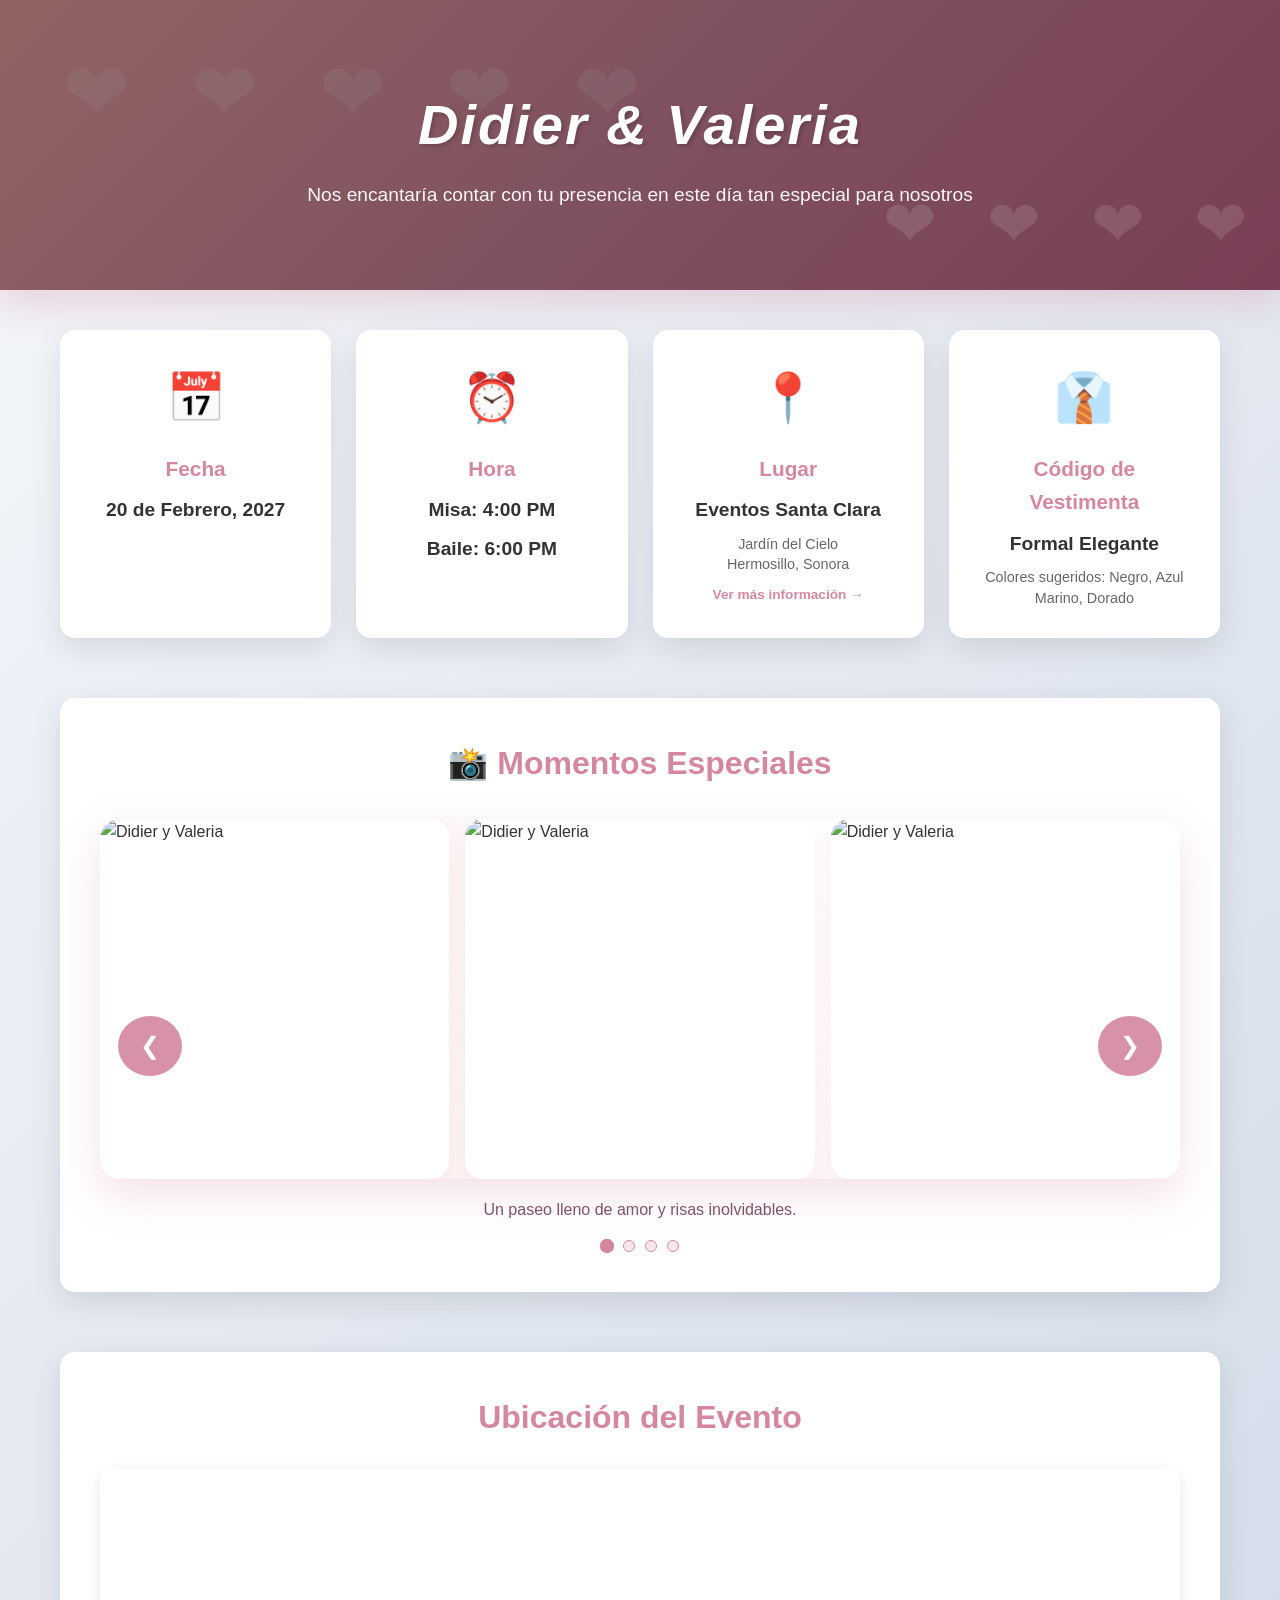
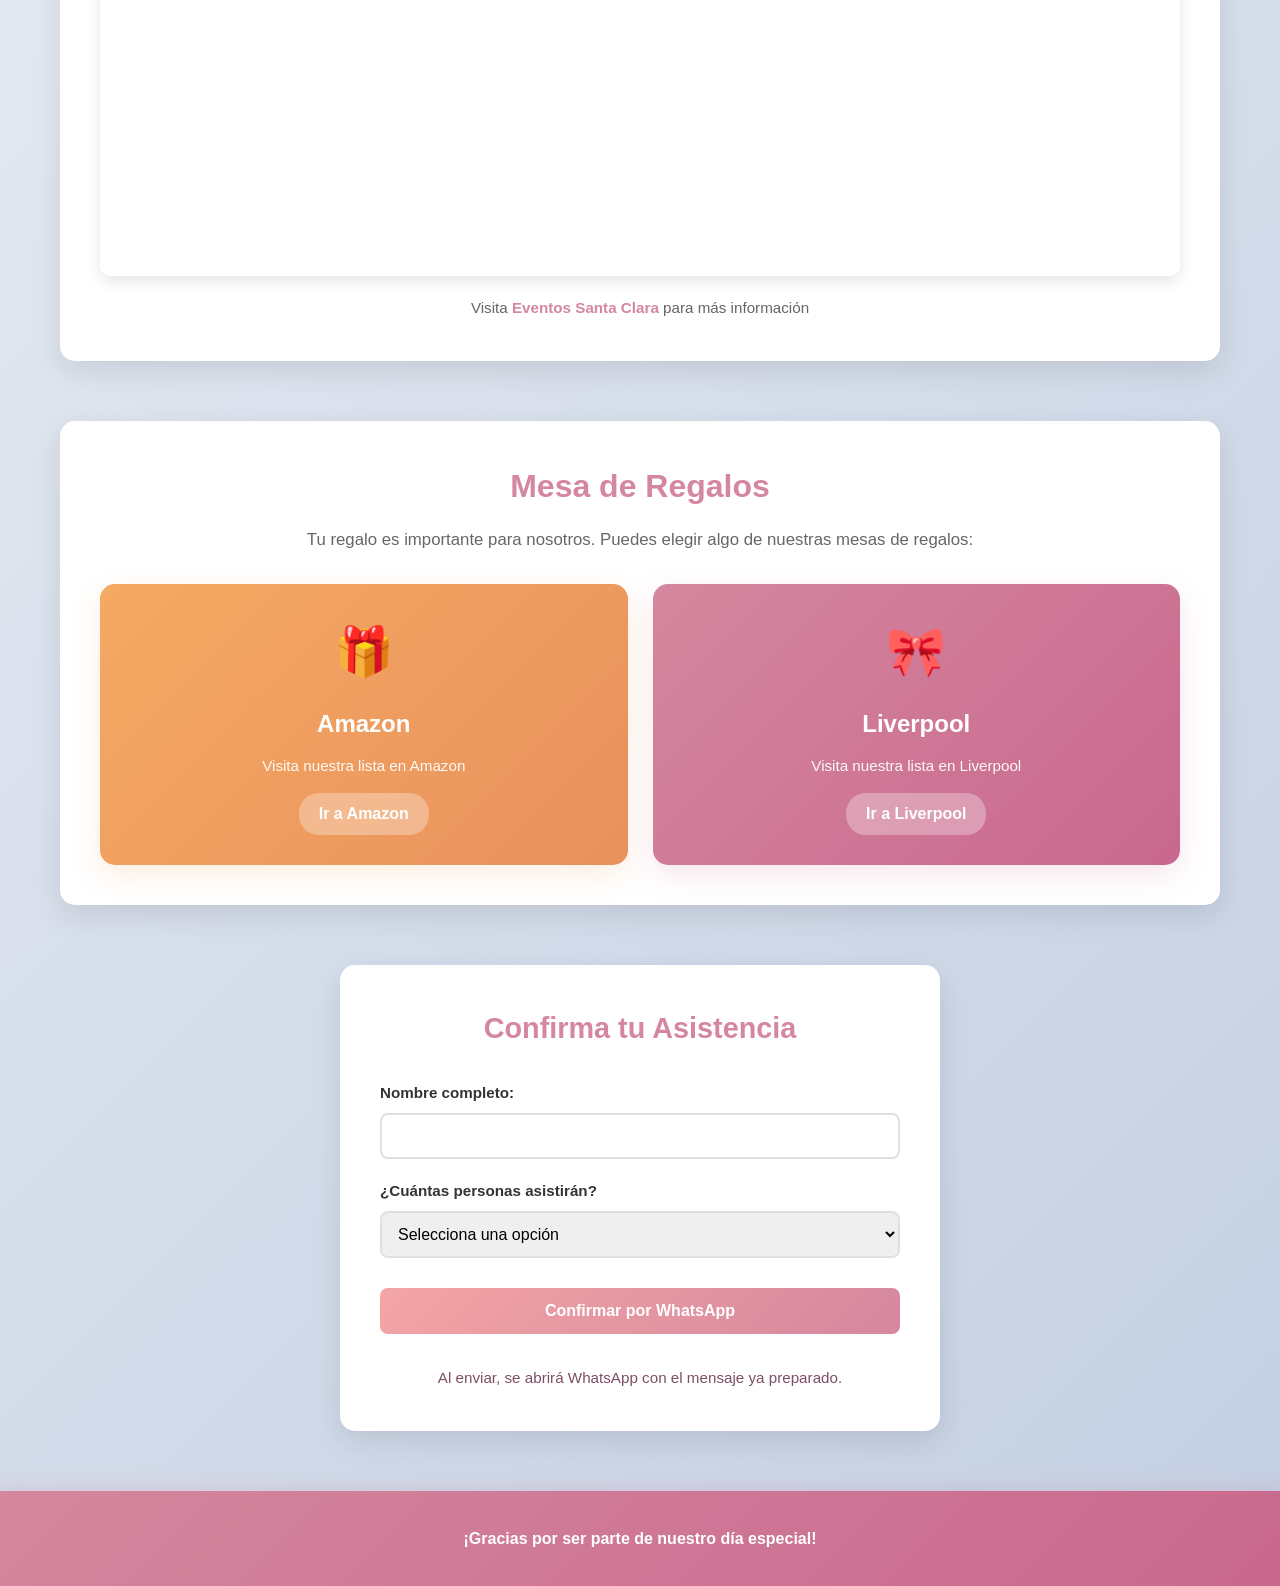
==== index.html @ 05aa35c2 "Move site files to root for GitHub Pages" ====
<!DOCTYPE html>
<html lang="es">

<head>
    <meta charset="UTF-8">
    <meta name="viewport" content="width=device-width, initial-scale=1.0">
    <title>Nuestra Boda</title>
    <link rel="stylesheet" href="styles.css">
</head>

<body>
    <!-- Header with names -->
    <header class="header">
        <div class="header-overlay"></div>
        <div class="header-content">
            <h1 class="title">Didier & Valeria</h1>
            <p class="subtitle">Nos encantaría contar con tu presencia en este día tan especial para nosotros</p>
        </div>
    </header>

    <!-- Main section -->
    <main class="container">
        <!-- Wedding information -->
        <section class="wedding-info">
            <div class="info-grid">
                <!-- Date -->
                <div class="info-card">
                    <div class="icon">📅</div>
                    <h3>Fecha</h3>
                    <p class="value">20 de Febrero, 2027</p>
                </div>

                <!-- Time -->
                <div class="info-card">
                    <div class="icon">⏰</div>
                    <h3>Hora</h3>
                    <p class="value">Misa: 4:00 PM</p>
                    <p class="value">Baile: 6:00 PM</p>
                </div>

                <!-- Venue -->
                <div class="info-card">
                    <div class="icon">📍</div>
                    <h3>Lugar</h3>
                    <p class="value">Eventos Santa Clara</p>
                    <p class="details">Jardín del Cielo<br>Hermosillo, Sonora</p>
                    <p style="margin-top: 10px; font-size: 0.85em;"><a
                            href="https://www.eventossantaclara.com/espacios/jardin-del-cielo" target="_blank"
                            style="color: #d4879e; text-decoration: none; font-weight: 600;">Ver más información →</a>
                    </p>
                </div>

                <!-- Dress code -->
                <div class="info-card">
                    <div class="icon">👔</div>
                    <h3>Código de Vestimenta</h3>
                    <p class="value">Formal Elegante</p>
                    <p class="details">Colores sugeridos: Negro, Azul Marino, Dorado</p>
                </div>
            </div>
        </section>

        <!-- Photo gallery -->
        <section class="gallery-section">
            <h2>📸 Momentos Especiales</h2>
            <div class="gallery-carousel-container">
                <div class="gallery-carousel-viewport">
                    <div class="gallery-track">
                        <div class="gallery-item"><img src="images/Didier_Valeria-0007EDIT%202.jpg" alt="Didier y Valeria"></div>
                        <div class="gallery-item"><img src="images/Didier_Valeria-0013EDIT%202.jpg" alt="Didier y Valeria"></div>
                        <div class="gallery-item"><img src="images/Didier_Valeria-0026EDIT%202.jpg" alt="Didier y Valeria"></div>
                        <div class="gallery-item"><img src="images/Didier_Valeria-0043EDIT%202.jpg" alt="Didier y Valeria"></div>
                        <div class="gallery-item"><img src="images/Didier_Valeria-0063EDIT%202.jpg" alt="Didier y Valeria"></div>
                        <div class="gallery-item"><img src="images/Didier_Valeria-0090EDIT%202.jpg" alt="Didier y Valeria"></div>
                        <div class="gallery-item"><img src="images/Didier_Valeria-0109EDIT%202.jpg" alt="Didier y Valeria"></div>
                        <div class="gallery-item"><img src="images/Didier_Valeria-0116EDIT%202.jpg" alt="Didier y Valeria"></div>
                        <div class="gallery-item"><img src="images/Didier_Valeria-0123EDIT%202.jpg" alt="Didier y Valeria"></div>
                        <div class="gallery-item"><img src="images/Didier_Valeria-0131EDIT%202.jpg" alt="Didier y Valeria"></div>
                        <div class="gallery-item"><img src="images/Didier_Valeria-0139EDIT%202.jpg" alt="Didier y Valeria"></div>
                        <div class="gallery-item"><img src="images/Didier_Valeria-0154EDIT%202.jpg" alt="Didier y Valeria"></div>
                    </div>
                </div>
                <div class="gallery-caption">Desliza o espera mientras las imágenes cuentan nuestra historia.</div>
                <div class="gallery-dots"></div>
                <button class="gallery-carousel-btn prev" onclick="changeGallerySlide(-1)">&#10094;</button>
                <button class="gallery-carousel-btn next" onclick="changeGallerySlide(1)">&#10095;</button>
            </div>
        </section>

        <!-- Map section -->
        <section class="map-section">
            <h2>Ubicación del Evento</h2>
            <div class="map-container">
                <iframe
                    src="https://www.google.com/maps/embed?pb=!1m18!1m12!1m3!1d3489.0264438682234!2d-110.9689468!3d29.016206999999998!2m3!1f0!2f0!3f0!3m2!1i1024!2i768!4f13.1!3m3!1m2!1s0x86ce84cc8cbf8817%3A0x34ccfb7682a5b17c!2sEventos%20Santa%20Clara!5e0!3m2!1sen!2smx!4v1776553111772!5m2!1sen!2smx"
                    width="100%" height="400" style="border:0;" allowfullscreen="" loading="lazy"
                    referrerpolicy="no-referrer-when-downgrade"></iframe>
            </div>
            <p class="map-note">Visita <a href="https://www.eventossantaclara.com/espacios/jardin-del-cielo" target="_blank" style="color: #d4879e; font-weight: 600; text-decoration: none;">Eventos Santa Clara</a> para más información</p>
        </section>

        <!-- Gifts section -->
        <section class="gifts-section">
            <h2>Mesa de Regalos</h2>
            <p class="gifts-text">Tu regalo es importante para nosotros. Puedes elegir algo de nuestras mesas de
                regalos:</p>

            <div class="gifts-container">
                <a href="https://www.amazon.com.mx" target="_blank" class="gift-link amazon">
                    <div class="gift-icon">🎁</div>
                    <h3>Amazon</h3>
                    <p>Visita nuestra lista en Amazon</p>
                    <span class="cta">Ir a Amazon</span>
                </a>

                <a href="https://www.liverpool.com.mx" target="_blank" class="gift-link liverpool">
                    <div class="gift-icon">🎀</div>
                    <h3>Liverpool</h3>
                    <p>Visita nuestra lista en Liverpool</p>
                    <span class="cta">Ir a Liverpool</span>
                </a>
            </div>
        </section>

        <!-- RSVP section -->
        <section class="rsvp-section">
            <h2>Confirma tu Asistencia</h2>
            <form class="rsvp-form">
                <div class="form-group">
                    <label for="name">Nombre completo:</label>
                    <input type="text" id="name" name="name" required>
                </div>

                <div class="form-group">
                    <label for="guests">¿Cuántas personas asistirán?</label>
                    <select id="guests" name="guests" required>
                        <option value="">Selecciona una opción</option>
                        <option value="1">Solo yo</option>
                        <option value="2">Dos personas</option>
                        <option value="3">Tres personas</option>
                        <option value="4">Cuatro personas</option>
                    </select>
                </div>

                <button type="submit" class="submit-btn">Confirmar por WhatsApp</button>
                <p class="whatsapp-note">Al enviar, se abrirá WhatsApp con el mensaje ya preparado.</p>
            </form>
        </section>
    </main>

    <!-- Footer -->
    <footer class="footer">
        <p>¡Gracias por ser parte de nuestro día especial!</p>
    </footer>

    <script src="script.js"></script>
</body>

</html>
---- styles.css ----
* {
    margin: 0;
    padding: 0;
    box-sizing: border-box;
}

body {
    font-family: 'Segoe UI', Tahoma, Geneva, Verdana, sans-serif;
    line-height: 1.6;
    color: #333;
    background: linear-gradient(135deg, #f5f7fa 0%, #c3cfe2 100%);
    min-height: 100vh;
}

/* Header */
.header {
    background: linear-gradient(135deg, #f4a5a5 0%, #d4879e 50%, #c9688e 100%);
    color: white;
    text-align: center;
    padding: 80px 20px;
    margin-bottom: 40px;
    position: relative;
    overflow: hidden;
    box-shadow: 0 15px 35px rgba(212, 135, 158, 0.3);
}

.header::before {
    content: '❤ ❤ ❤ ❤ ❤ ❤ ❤';
    position: absolute;
    top: 10%;
    left: -15%;
    font-size: 5rem;
    color: rgba(255, 255, 255, 0.16);
    letter-spacing: 1.2rem;
    white-space: nowrap;
    animation: floatHearts 18s infinite ease-in-out;
    z-index: 0;
}

.header::after {
    content: '❤ ❤ ❤ ❤ ❤ ❤';
    position: absolute;
    bottom: 5%;
    right: -15%;
    font-size: 4rem;
    color: rgba(255, 255, 255, 0.12);
    letter-spacing: 1rem;
    white-space: nowrap;
    animation: floatHeartsAlt 22s infinite ease-in-out;
    z-index: 0;
}

@keyframes floatHearts {
    0%, 100% { transform: translate(0, 0) scale(1); opacity: 0.4; }
    25% { transform: translate(40px, -20px) scale(1.05); opacity: 0.7; }
    50% { transform: translate(0, 30px) scale(1); opacity: 0.5; }
    75% { transform: translate(-40px, -10px) scale(1.05); opacity: 0.7; }
}

@keyframes floatHeartsAlt {
    0%, 100% { transform: translate(0, 0) scale(1); opacity: 0.35; }
    25% { transform: translate(-30px, 20px) scale(1.1); opacity: 0.6; }
    50% { transform: translate(10px, -25px) scale(1); opacity: 0.45; }
    75% { transform: translate(30px, 10px) scale(1.05); opacity: 0.6; }
}

.header-overlay {
    position: absolute;
    top: 0;
    left: 0;
    right: 0;
    bottom: 0;
    background: rgba(0, 0, 0, 0.4);
    z-index: 0;
}

.header-content {
    position: relative;
    z-index: 1;
}

.title {
    font-size: 3.5em;
    margin-bottom: 10px;
    font-weight: 700;
    text-shadow: 2px 2px 4px rgba(0, 0, 0, 0.2);
    letter-spacing: 2px;
    font-style: italic;
}

.subtitle {
    font-size: 1.2em;
    opacity: 0.95;
    font-weight: 400;
    line-height: 1.6;
    max-width: 680px;
    margin: 0 auto;
}

.whatsapp-note {
    margin-top: 12px;
    color: #7d4f65;
    font-size: 0.95em;
    text-align: center;
}

/* Container */
.container {
    max-width: 1200px;
    margin: 0 auto;
    padding: 0 20px;
}

/* Info Cards */
.wedding-info {
    margin-bottom: 60px;
}

.info-grid {
    display: grid;
    grid-template-columns: repeat(auto-fit, minmax(250px, 1fr));
    gap: 25px;
}

.info-card {
    background: white;
    padding: 30px;
    border-radius: 15px;
    text-align: center;
    box-shadow: 0 10px 30px rgba(0, 0, 0, 0.1);
    transition: transform 0.3s ease, box-shadow 0.3s ease;
}

.info-card:hover {
    transform: translateY(-5px);
    box-shadow: 0 15px 40px rgba(0, 0, 0, 0.15);
}

.info-card .icon {
    font-size: 3em;
    margin-bottom: 15px;
}

.info-card h3 {
    color: #d4879e;
    margin-bottom: 10px;
    font-size: 1.3em;
    font-weight: 600;
}

.info-card .value {
    font-size: 1.2em;
    font-weight: 600;
    color: #333;
    margin-bottom: 8px;
}

.info-card .details {
    font-size: 0.9em;
    color: #666;
    line-height: 1.4;
}

/* Map Section */
.map-section {
    background: white;
    padding: 40px;
    border-radius: 15px;
    margin-bottom: 60px;
    box-shadow: 0 10px 30px rgba(0, 0, 0, 0.1);
}

.map-section h2 {
    color: #d4879e;
    margin-bottom: 25px;
    font-size: 2em;
    text-align: center;
    font-weight: 600;
}

.map-container {
    position: relative;
    width: 100%;
    margin-bottom: 20px;
    border-radius: 10px;
    overflow: hidden;
    box-shadow: 0 5px 15px rgba(0, 0, 0, 0.1);
}

.map-container iframe {
    border-radius: 10px;
}

.map-note {
    text-align: center;
    color: #666;
    font-size: 0.95em;
}

/* Gifts Section */
.gifts-section {
    background: white;
    padding: 40px;
    border-radius: 15px;
    margin-bottom: 60px;
    box-shadow: 0 10px 30px rgba(0, 0, 0, 0.1);
    text-align: center;
}

.gifts-section h2 {
    color: #d4879e;
    margin-bottom: 15px;
    font-size: 2em;
    font-weight: 600;
}

.gifts-text {
    color: #666;
    margin-bottom: 30px;
    font-size: 1.05em;
}

.gifts-container {
    display: grid;
    grid-template-columns: repeat(auto-fit, minmax(250px, 1fr));
    gap: 25px;
}

.gift-link {
    background: linear-gradient(135deg, #f4a5a5 0%, #d4879e 100%);
    color: white;
    padding: 30px;
    border-radius: 15px;
    text-decoration: none;
    transition: transform 0.3s ease, box-shadow 0.3s ease;
    box-shadow: 0 10px 30px rgba(212, 135, 158, 0.2);
    display: flex;
    flex-direction: column;
    align-items: center;
    justify-content: center;
}

.gift-link.amazon {
    background: linear-gradient(135deg, #f5a962 0%, #e8915d 100%);
    box-shadow: 0 10px 30px rgba(245, 169, 98, 0.2);
}

.gift-link.liverpool {
    background: linear-gradient(135deg, #d4879e 0%, #c9688e 100%);
    box-shadow: 0 10px 30px rgba(212, 135, 158, 0.2);
}

.gift-link:hover {
    transform: translateY(-8px);
    box-shadow: 0 15px 40px rgba(212, 135, 158, 0.4);
}

.gift-link.amazon:hover {
    box-shadow: 0 15px 40px rgba(245, 169, 98, 0.4);
}

.gift-link.liverpool:hover {
    box-shadow: 0 15px 40px rgba(212, 135, 158, 0.4);
}

.gift-icon {
    font-size: 3em;
    margin-bottom: 15px;
}

.gift-link h3 {
    font-size: 1.5em;
    margin-bottom: 10px;
}

.gift-link p {
    margin-bottom: 15px;
    font-size: 0.95em;
    opacity: 0.95;
}

.cta {
    background: rgba(255, 255, 255, 0.3);
    padding: 8px 20px;
    border-radius: 20px;
    font-weight: 600;
    transition: background 0.3s ease;
}

.gift-link:hover .cta {
    background: rgba(255, 255, 255, 0.5);
}

/* RSVP Section */
.rsvp-section {
    background: white;
    padding: 40px;
    border-radius: 15px;
    margin-bottom: 60px;
    box-shadow: 0 10px 30px rgba(0, 0, 0, 0.1);
    max-width: 600px;
    margin-left: auto;
    margin-right: auto;
}

.rsvp-section h2 {
    color: #d4879e;
    margin-bottom: 30px;
    font-size: 1.8em;
    text-align: center;
    font-weight: 600;
}

.rsvp-form {
    display: flex;
    flex-direction: column;
    gap: 20px;
}

.form-group {
    display: flex;
    flex-direction: column;
}

.form-group label {
    color: #333;
    font-weight: 600;
    margin-bottom: 8px;
    font-size: 0.95em;
}

.form-group input,
.form-group select {
    padding: 12px;
    border: 2px solid #e0e0e0;
    border-radius: 8px;
    font-size: 1em;
    font-family: inherit;
    transition: border-color 0.3s ease;
}

.form-group input:focus,
.form-group select:focus {
    outline: none;
    border-color: #d4879e;
    box-shadow: 0 0 0 3px rgba(212, 135, 158, 0.1);
}

.submit-btn {
    background: linear-gradient(135deg, #f4a5a5 0%, #d4879e 100%);
    color: white;
    padding: 14px;
    border: none;
    border-radius: 8px;
    font-size: 1em;
    font-weight: 600;
    cursor: pointer;
    transition: transform 0.3s ease, box-shadow 0.3s ease;
    margin-top: 10px;
}

.submit-btn:hover {
    transform: translateY(-2px);
    box-shadow: 0 10px 25px rgba(212, 135, 158, 0.4);
}

.submit-btn:active {
    transform: translateY(0);
}

/* Gallery Section */
.gallery-section {
    background: white;
    padding: 40px;
    border-radius: 15px;
    margin-bottom: 60px;
    box-shadow: 0 10px 30px rgba(0, 0, 0, 0.1);
}

.gallery-section h2 {
    color: #d4879e;
    margin-bottom: 30px;
    font-size: 2em;
    text-align: center;
    font-weight: 600;
}

.gallery-carousel-container {
    position: relative;
    max-width: 1160px;
    margin: 0 auto;
}

.gallery-carousel-viewport {
    width: 100%;
    overflow: hidden;
    border-radius: 20px;
    box-shadow: 0 15px 40px rgba(212, 135, 158, 0.25);
    background: radial-gradient(circle at top left, rgba(244, 165, 165, 0.2), transparent 55%),
                linear-gradient(180deg, rgba(255, 255, 255, 0.9), rgba(244, 165, 165, 0.08));
    position: relative;
}

.gallery-track {
    display: flex;
    gap: 16px;
    transition: transform 0.7s ease;
}

.gallery-item {
    flex: 0 0 calc((100% - 32px) / 3);
    overflow: hidden;
    border-radius: 18px;
    background: #fff;
    box-shadow: 0 10px 20px rgba(212, 135, 158, 0.12);
}

.gallery-item img {
    width: 100%;
    height: 360px;
    object-fit: cover;
    display: block;
    transition: transform 0.5s ease;
}

.gallery-item:hover img {
    transform: scale(1.03);
}

.gallery-caption {
    margin-top: 18px;
    font-size: 1rem;
    color: #7d4f65;
    max-width: 860px;
    margin-left: auto;
    margin-right: auto;
    text-align: center;
    line-height: 1.6;
}

.gallery-dots {
    display: flex;
    justify-content: center;
    gap: 10px;
    margin-top: 18px;
}

.gallery-dot {
    width: 12px;
    height: 12px;
    border-radius: 50%;
    border: 1px solid #d4879e;
    background: rgba(212, 135, 158, 0.2);
    cursor: pointer;
    transition: transform 0.2s ease, background 0.2s ease;
}

.gallery-dot.active {
    background: #d4879e;
    transform: scale(1.2);
}

.gallery-carousel-btn {
    position: absolute;
    top: calc(50% + 10px);
    transform: translateY(-50%);
    background: rgba(212, 135, 158, 0.9);
    color: white;
    border: none;
    padding: 16px 22px;
    font-size: 24px;
    cursor: pointer;
    border-radius: 50%;
    transition: background 0.3s ease, transform 0.2s ease;
    z-index: 10;
}

.gallery-carousel-btn:hover {
    background: rgba(212, 135, 158, 1);
}

.gallery-carousel-btn.prev {
    left: 18px;
}

.gallery-carousel-btn.next {
    right: 18px;
}

@media (max-width: 992px) {
    .gallery-item {
        flex: 0 0 calc((100% - 16px) / 2);
    }
}

@media (max-width: 640px) {
    .gallery-item {
        flex: 0 0 calc(100% - 16px);
    }

    .gallery-carousel-btn {
        padding: 12px 18px;
        font-size: 20px;
    }
}


/* Carousel Section */
.carousel-section {
    background: white;
    padding: 40px;
    border-radius: 15px;
    margin-bottom: 60px;
    box-shadow: 0 10px 30px rgba(0, 0, 0, 0.1);
}

.carousel-container {
    position: relative;
    max-width: 700px;
    margin: 0 auto;
}

.carousel {
    width: 100%;
    border-radius: 15px;
    overflow: hidden;
    box-shadow: 0 10px 30px rgba(212, 135, 158, 0.2);
}

.carousel-image {
    width: 100%;
    height: 500px;
    object-fit: cover;
    display: block;
}

.carousel-btn {
    position: absolute;
    top: 50%;
    transform: translateY(-50%);
    background: rgba(212, 135, 158, 0.8);
    color: white;
    border: none;
    padding: 15px 20px;
    font-size: 24px;
    cursor: pointer;
    border-radius: 5px;
    transition: background 0.3s ease;
    z-index: 10;
}

.carousel-btn:hover {
    background: rgba(212, 135, 158, 1);
}

.carousel-btn.prev {
    left: 20px;
}

.carousel-btn.next {
    right: 20px;
}

/* Additional Gallery Section */
.gallery-section-2 {
    background: white;
    padding: 40px;
    border-radius: 15px;
    margin-bottom: 60px;
    box-shadow: 0 10px 30px rgba(0, 0, 0, 0.1);
}

.gallery-section-2 h2 {
    color: #d4879e;
    margin-bottom: 30px;
    font-size: 2em;
    text-align: center;
    font-weight: 600;
}

.gallery-row {
    display: grid;
    grid-template-columns: repeat(auto-fit, minmax(250px, 1fr));
    gap: 25px;
    max-width: 1200px;
    margin: 0 auto;
}

.gallery-item-row {
    position: relative;
    overflow: hidden;
    border-radius: 15px;
    box-shadow: 0 8px 20px rgba(212, 135, 158, 0.2);
    transition: transform 0.3s ease, box-shadow 0.3s ease;
}

.gallery-item-row img {
    width: 100%;
    height: 300px;
    object-fit: cover;
    display: block;
}

.gallery-item-row:hover {
    transform: scale(1.05) translateY(-5px);
    box-shadow: 0 15px 35px rgba(212, 135, 158, 0.4);
}

/* Footer */
.footer {
    background: linear-gradient(135deg, #d4879e 0%, #c9688e 100%);
    color: white;
    text-align: center;
    padding: 30px 20px;
    margin-top: 60px;
    box-shadow: 0 -5px 15px rgba(212, 135, 158, 0.2);
}

.footer p {
    margin: 5px 0;
}

.footer p:first-child {
    font-weight: 600;
}

/* Responsive Design */
@media (max-width: 768px) {
    .title {
        font-size: 2.5em;
    }

    .subtitle {
        font-size: 1.1em;
    }

    .rsvp-section {
        padding: 25px;
    }

    .gallery-grid {
        grid-template-columns: repeat(auto-fit, minmax(150px, 1fr));
        gap: 15px;
    }

    .gallery-item img {
        height: 200px;
    }

    .carousel-image {
        height: 350px;
    }

    .carousel-btn {
        padding: 10px 15px;
        font-size: 18px;
    }

    .gallery-row {
        grid-template-columns: 1fr;
    }

    .gallery-item-row img {
        height: 250px;
    }

    .map-section {
        padding: 25px;
    }

    .gifts-section {
        padding: 25px;
    }

    .info-grid {
        gap: 15px;
    }

    .map-container iframe {
        height: 300px !important;
    }
}

@media (max-width: 480px) {
    .title {
        font-size: 2em;
    }

    .info-card {
        padding: 20px;
    }

    .map-container iframe {
        height: 250px !important;
    }

    .container {
        padding: 0 15px;
    }
}
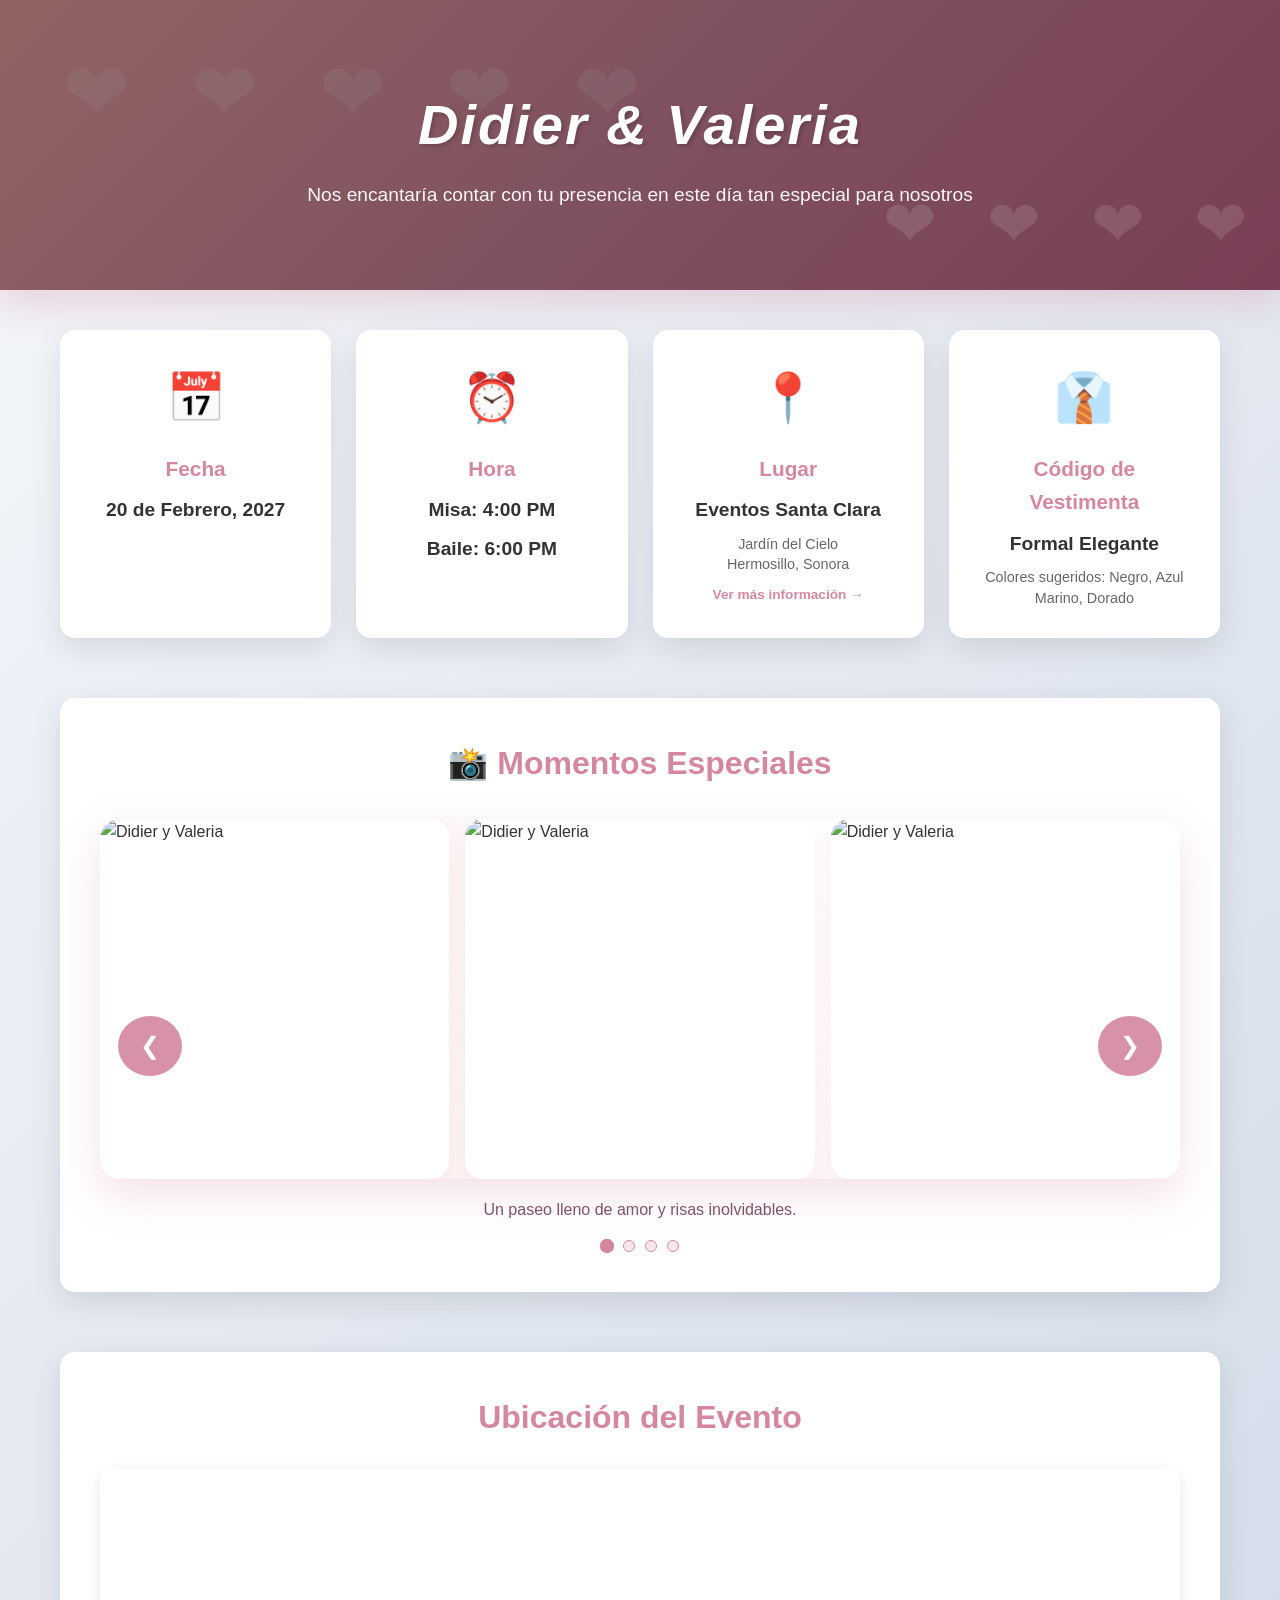
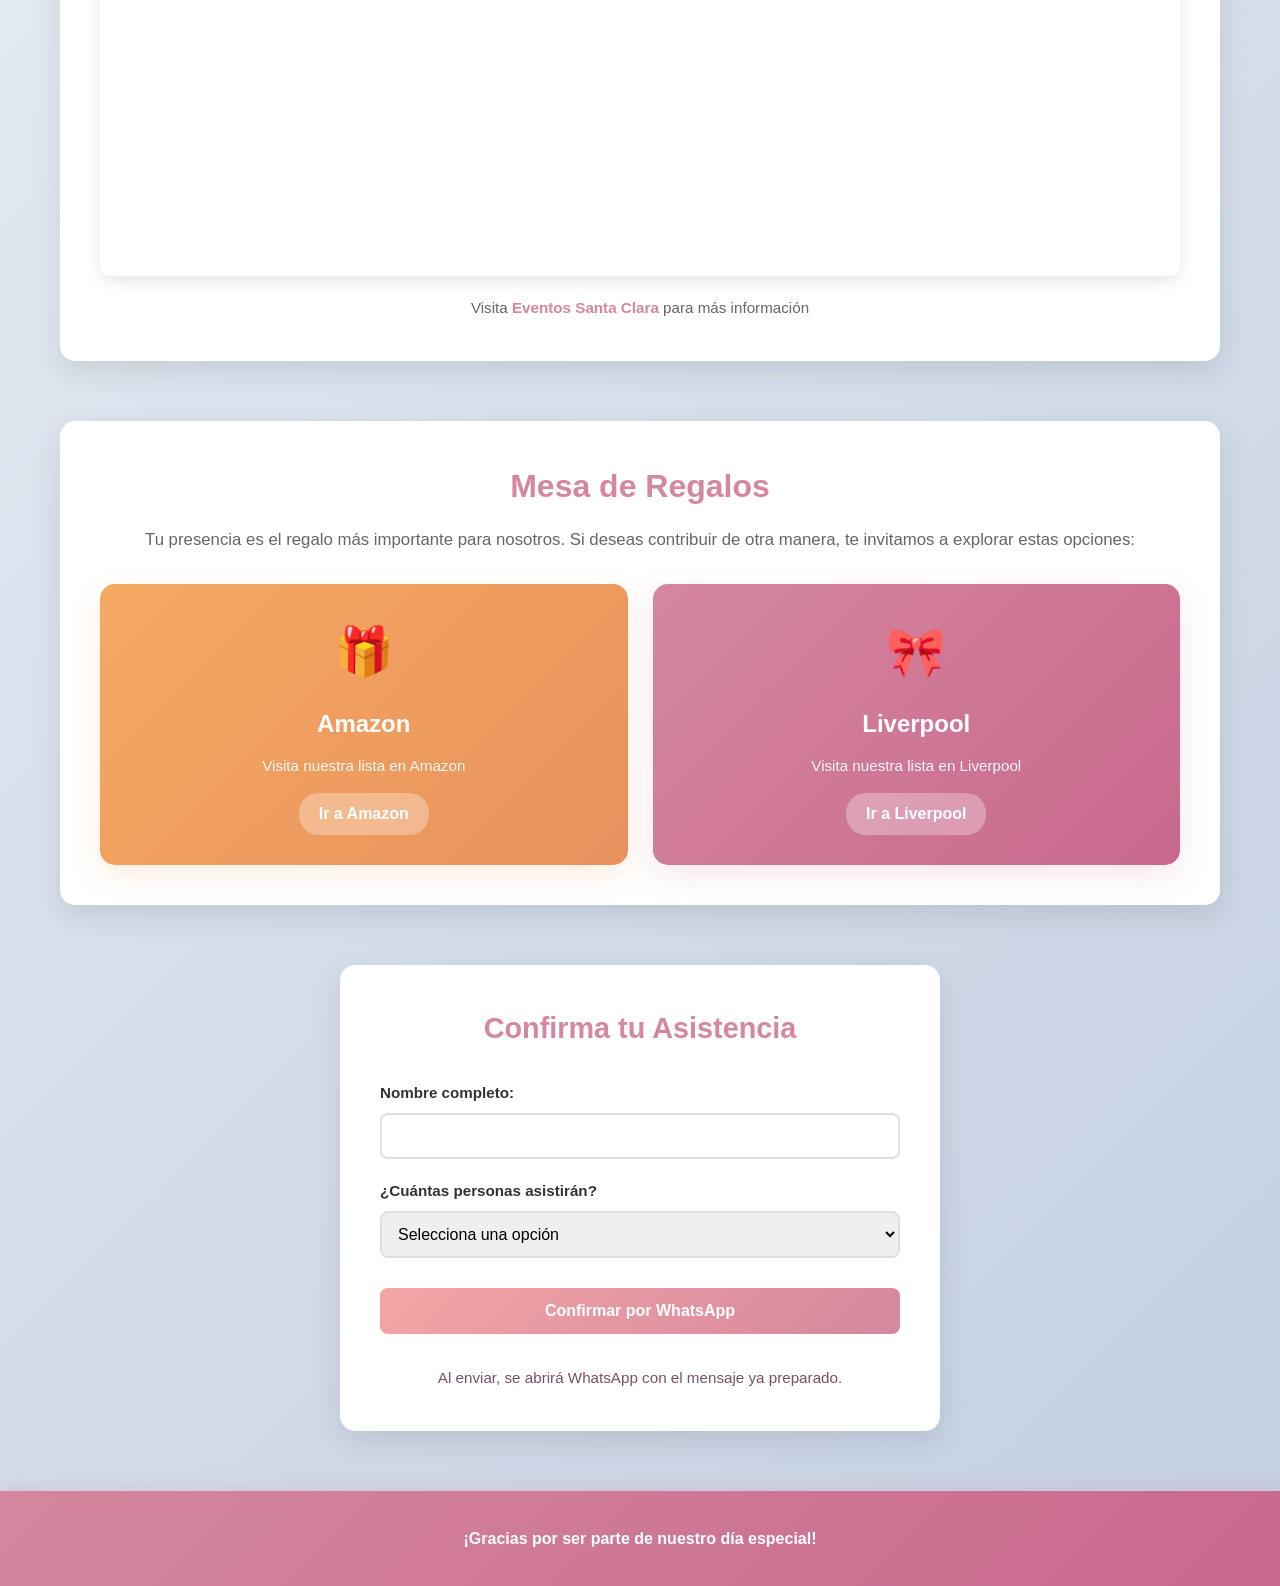
==== commit 77bf6c30: "updated gift message" ====
--- a/index.html
+++ b/index.html
@@ -102,8 +102,7 @@
         <!-- Gifts section -->
         <section class="gifts-section">
             <h2>Mesa de Regalos</h2>
-            <p class="gifts-text">Tu regalo es importante para nosotros. Puedes elegir algo de nuestras mesas de
-                regalos:</p>
+            <p class="gifts-text">Tu presencia es el regalo más importante para nosotros. Si deseas contribuir de otra manera, te invitamos a explorar estas opciones:</p>
 
             <div class="gifts-container">
                 <a href="https://www.amazon.com.mx" target="_blank" class="gift-link amazon">
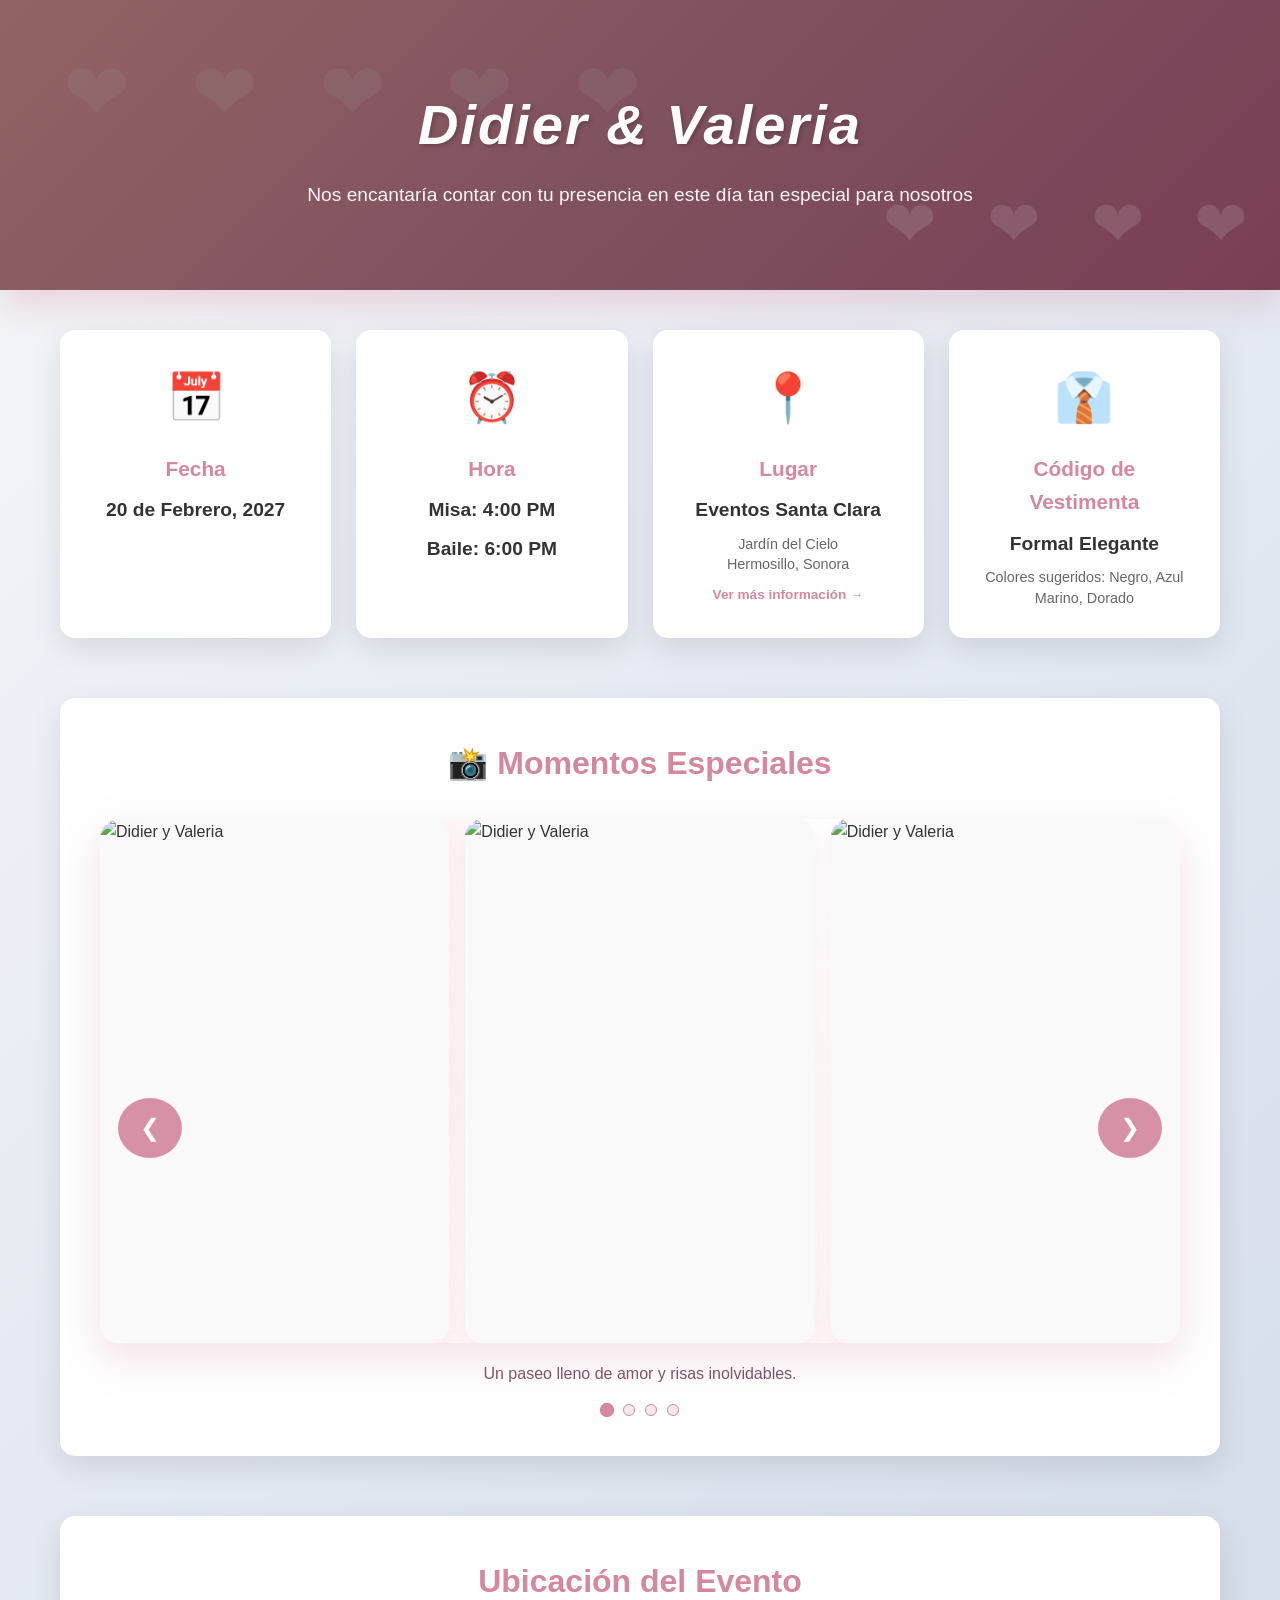
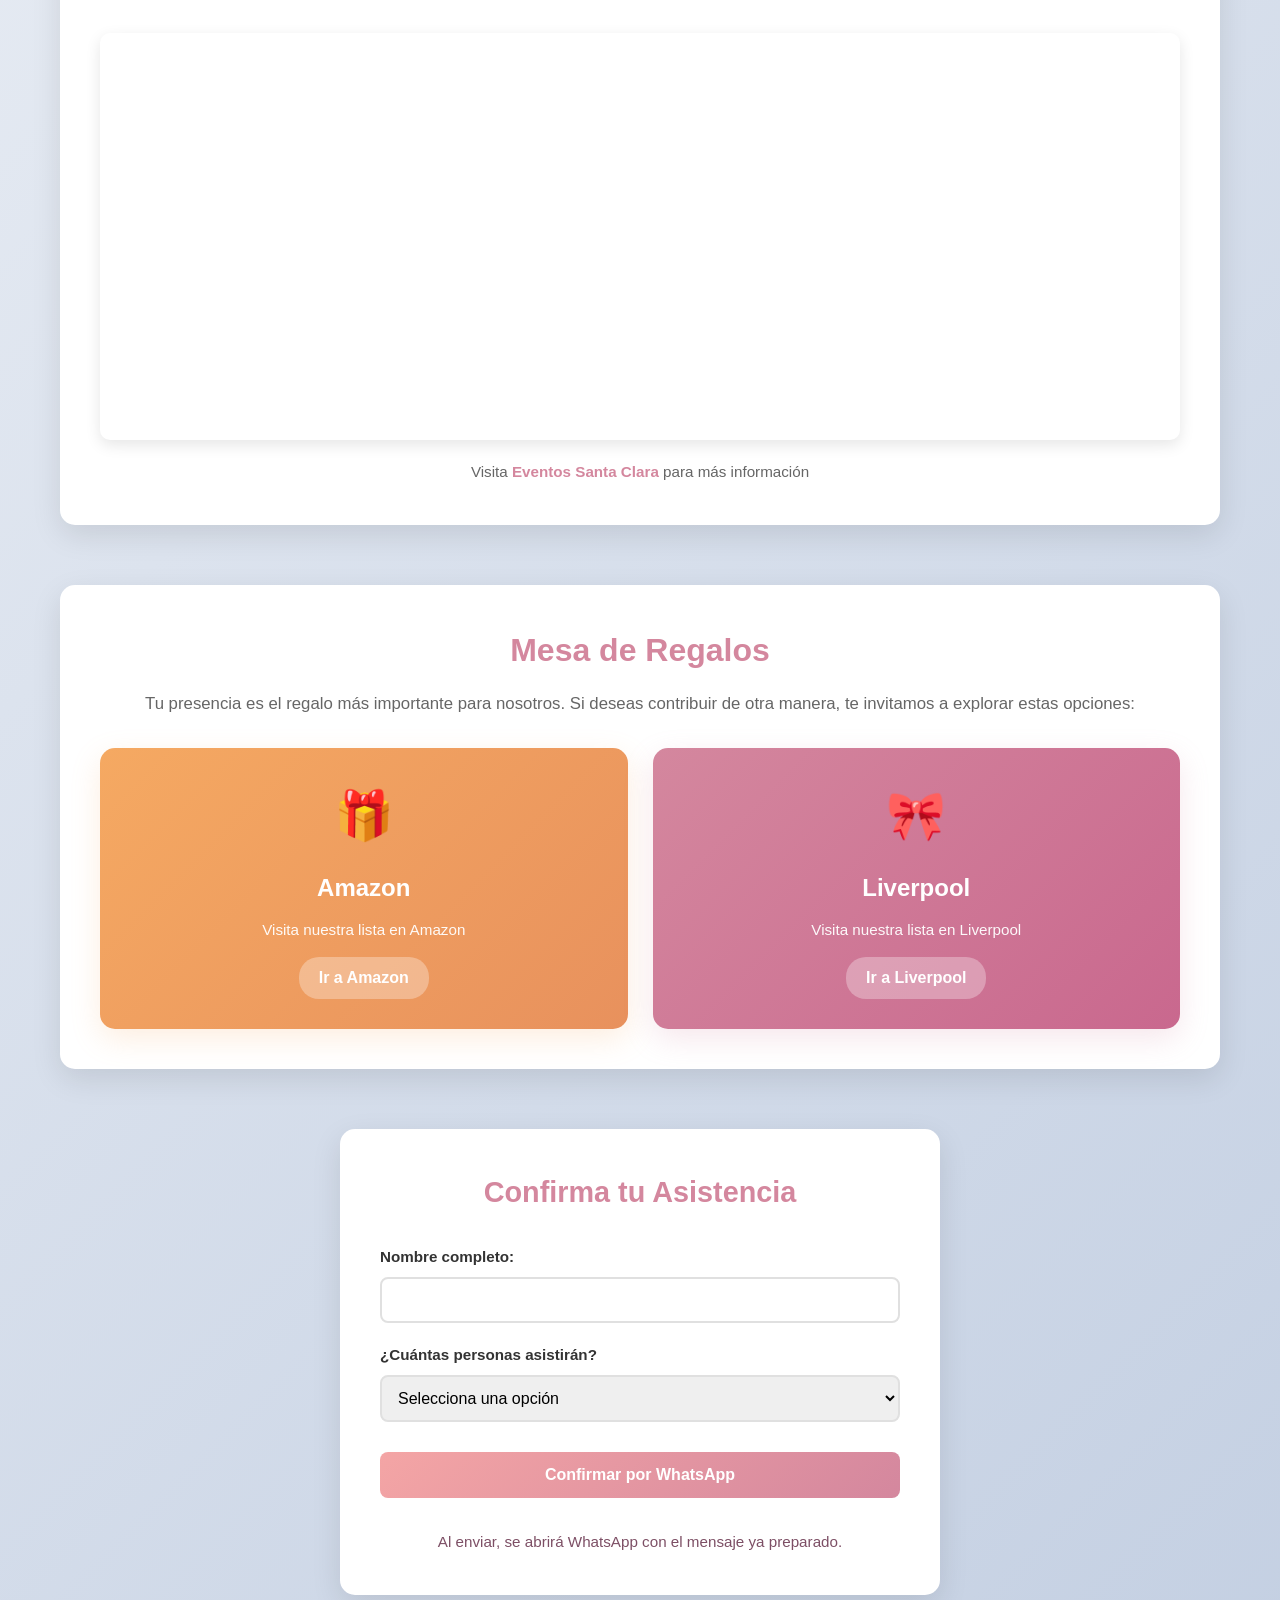
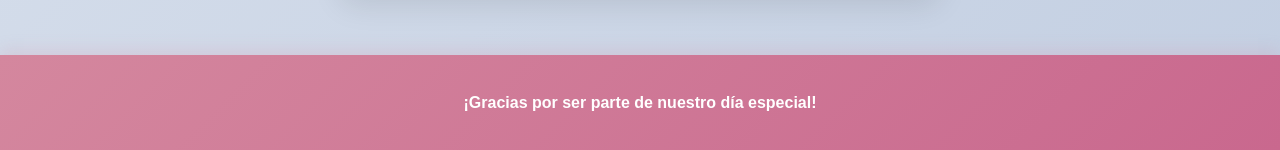
==== commit 967f69e9: "Update images to new set with Didier_Valeria-0002EDIT 2 first, aspect-ratio 2/3" ====
--- a/index.html
+++ b/index.html
@@ -66,18 +66,18 @@
             <div class="gallery-carousel-container">
                 <div class="gallery-carousel-viewport">
                     <div class="gallery-track">
-                        <div class="gallery-item"><img src="images/Didier_Valeria-0007EDIT%202.jpg" alt="Didier y Valeria"></div>
-                        <div class="gallery-item"><img src="images/Didier_Valeria-0013EDIT%202.jpg" alt="Didier y Valeria"></div>
-                        <div class="gallery-item"><img src="images/Didier_Valeria-0026EDIT%202.jpg" alt="Didier y Valeria"></div>
-                        <div class="gallery-item"><img src="images/Didier_Valeria-0043EDIT%202.jpg" alt="Didier y Valeria"></div>
-                        <div class="gallery-item"><img src="images/Didier_Valeria-0063EDIT%202.jpg" alt="Didier y Valeria"></div>
-                        <div class="gallery-item"><img src="images/Didier_Valeria-0090EDIT%202.jpg" alt="Didier y Valeria"></div>
-                        <div class="gallery-item"><img src="images/Didier_Valeria-0109EDIT%202.jpg" alt="Didier y Valeria"></div>
-                        <div class="gallery-item"><img src="images/Didier_Valeria-0116EDIT%202.jpg" alt="Didier y Valeria"></div>
-                        <div class="gallery-item"><img src="images/Didier_Valeria-0123EDIT%202.jpg" alt="Didier y Valeria"></div>
-                        <div class="gallery-item"><img src="images/Didier_Valeria-0131EDIT%202.jpg" alt="Didier y Valeria"></div>
-                        <div class="gallery-item"><img src="images/Didier_Valeria-0139EDIT%202.jpg" alt="Didier y Valeria"></div>
-                        <div class="gallery-item"><img src="images/Didier_Valeria-0154EDIT%202.jpg" alt="Didier y Valeria"></div>
+                        <div class="gallery-item"><img src="images/Didier_Valeria-0002EDIT 2.jpg" alt="Didier y Valeria"></div>
+                        <div class="gallery-item"><img src="images/Didier_Valeria-0007EDIT 2.jpg" alt="Didier y Valeria"></div>
+                        <div class="gallery-item"><img src="images/Didier_Valeria-0013EDIT 2.jpg" alt="Didier y Valeria"></div>
+                        <div class="gallery-item"><img src="images/Didier_Valeria-0026EDIT 2.jpg" alt="Didier y Valeria"></div>
+                        <div class="gallery-item"><img src="images/Didier_Valeria-0043EDIT 2.jpg" alt="Didier y Valeria"></div>
+                        <div class="gallery-item"><img src="images/Didier_Valeria-0063EDIT 2.jpg" alt="Didier y Valeria"></div>
+                        <div class="gallery-item"><img src="images/Didier_Valeria-0090EDIT 2.jpg" alt="Didier y Valeria"></div>
+                        <div class="gallery-item"><img src="images/Didier_Valeria-0109EDIT 2.jpg" alt="Didier y Valeria"></div>
+                        <div class="gallery-item"><img src="images/Didier_Valeria-0123EDIT 2.jpg" alt="Didier y Valeria"></div>
+                        <div class="gallery-item"><img src="images/Didier_Valeria-0131EDIT 2.jpg" alt="Didier y Valeria"></div>
+                        <div class="gallery-item"><img src="images/Didier_Valeria-0176EDIT 2.jpg" alt="Didier y Valeria"></div>
+                        <div class="gallery-item"><img src="images/Didier_Valeria-0235EDIT 2.jpg" alt="Didier y Valeria"></div>
                     </div>
                 </div>
                 <div class="gallery-caption">Desliza o espera mientras las imágenes cuentan nuestra historia.</div>
--- a/styles.css
+++ b/styles.css
@@ -413,14 +413,36 @@
     border-radius: 18px;
     background: #fff;
     box-shadow: 0 10px 20px rgba(212, 135, 158, 0.12);
+    position: relative;
+}
+
+.gallery-item.loading::before {
+    content: '';
+    position: absolute;
+    top: 50%;
+    left: 50%;
+    transform: translate(-50%, -50%);
+    width: 40px;
+    height: 40px;
+    border: 4px solid #f3f3f3;
+    border-top: 4px solid #d4879e;
+    border-radius: 50%;
+    animation: spin 1s linear infinite;
+    z-index: 1;
+}
+
+@keyframes spin {
+    0% { transform: translate(-50%, -50%) rotate(0deg); }
+    100% { transform: translate(-50%, -50%) rotate(360deg); }
 }
 
 .gallery-item img {
     width: 100%;
-    height: 360px;
-    object-fit: cover;
+    aspect-ratio: 2/3;
+    object-fit: contain;
     display: block;
     transition: transform 0.5s ease;
+    background: #f9f9f9;
 }
 
 .gallery-item:hover img {
@@ -498,6 +520,13 @@
         flex: 0 0 calc(100% - 16px);
     }
 
+    .gallery-item img {
+        aspect-ratio: 2/3;
+        max-height: 60vh;
+        object-fit: contain;
+        background: #f9f9f9;
+    }
+
     .gallery-carousel-btn {
         padding: 12px 18px;
         font-size: 20px;
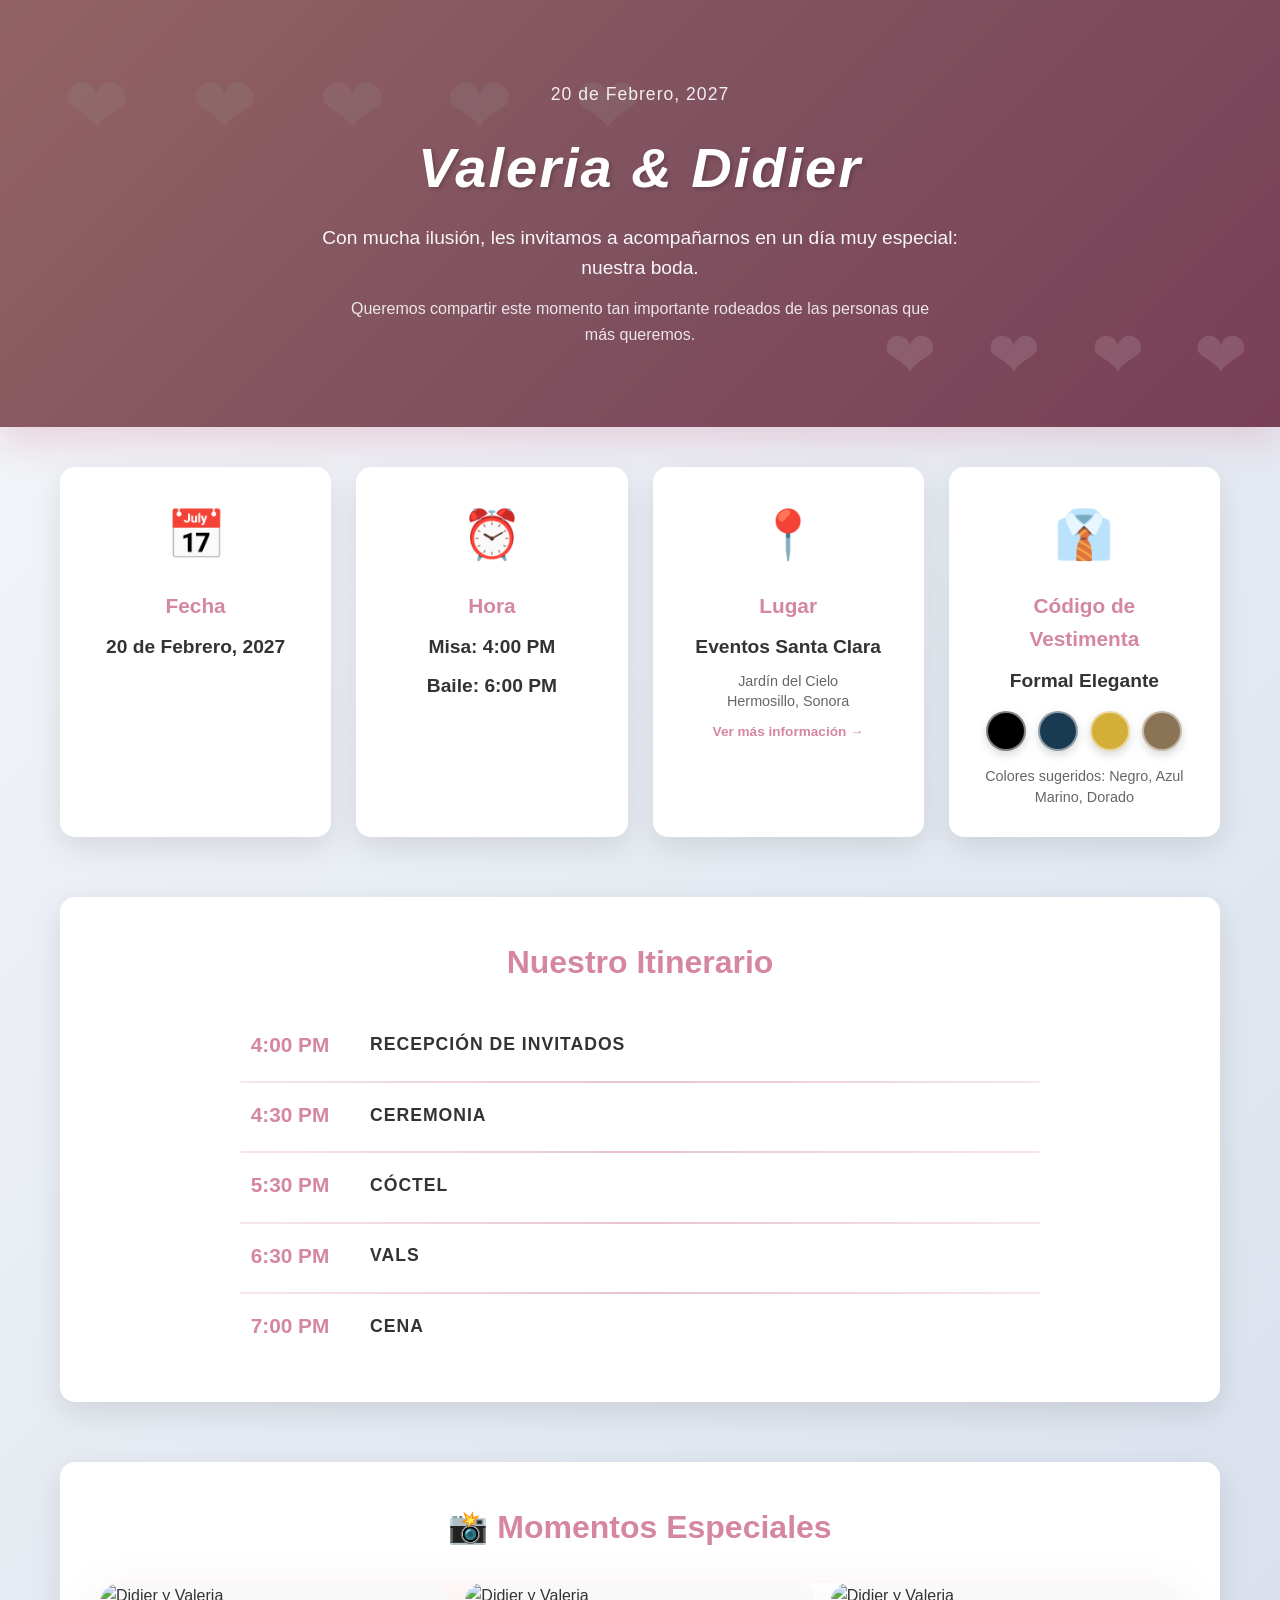
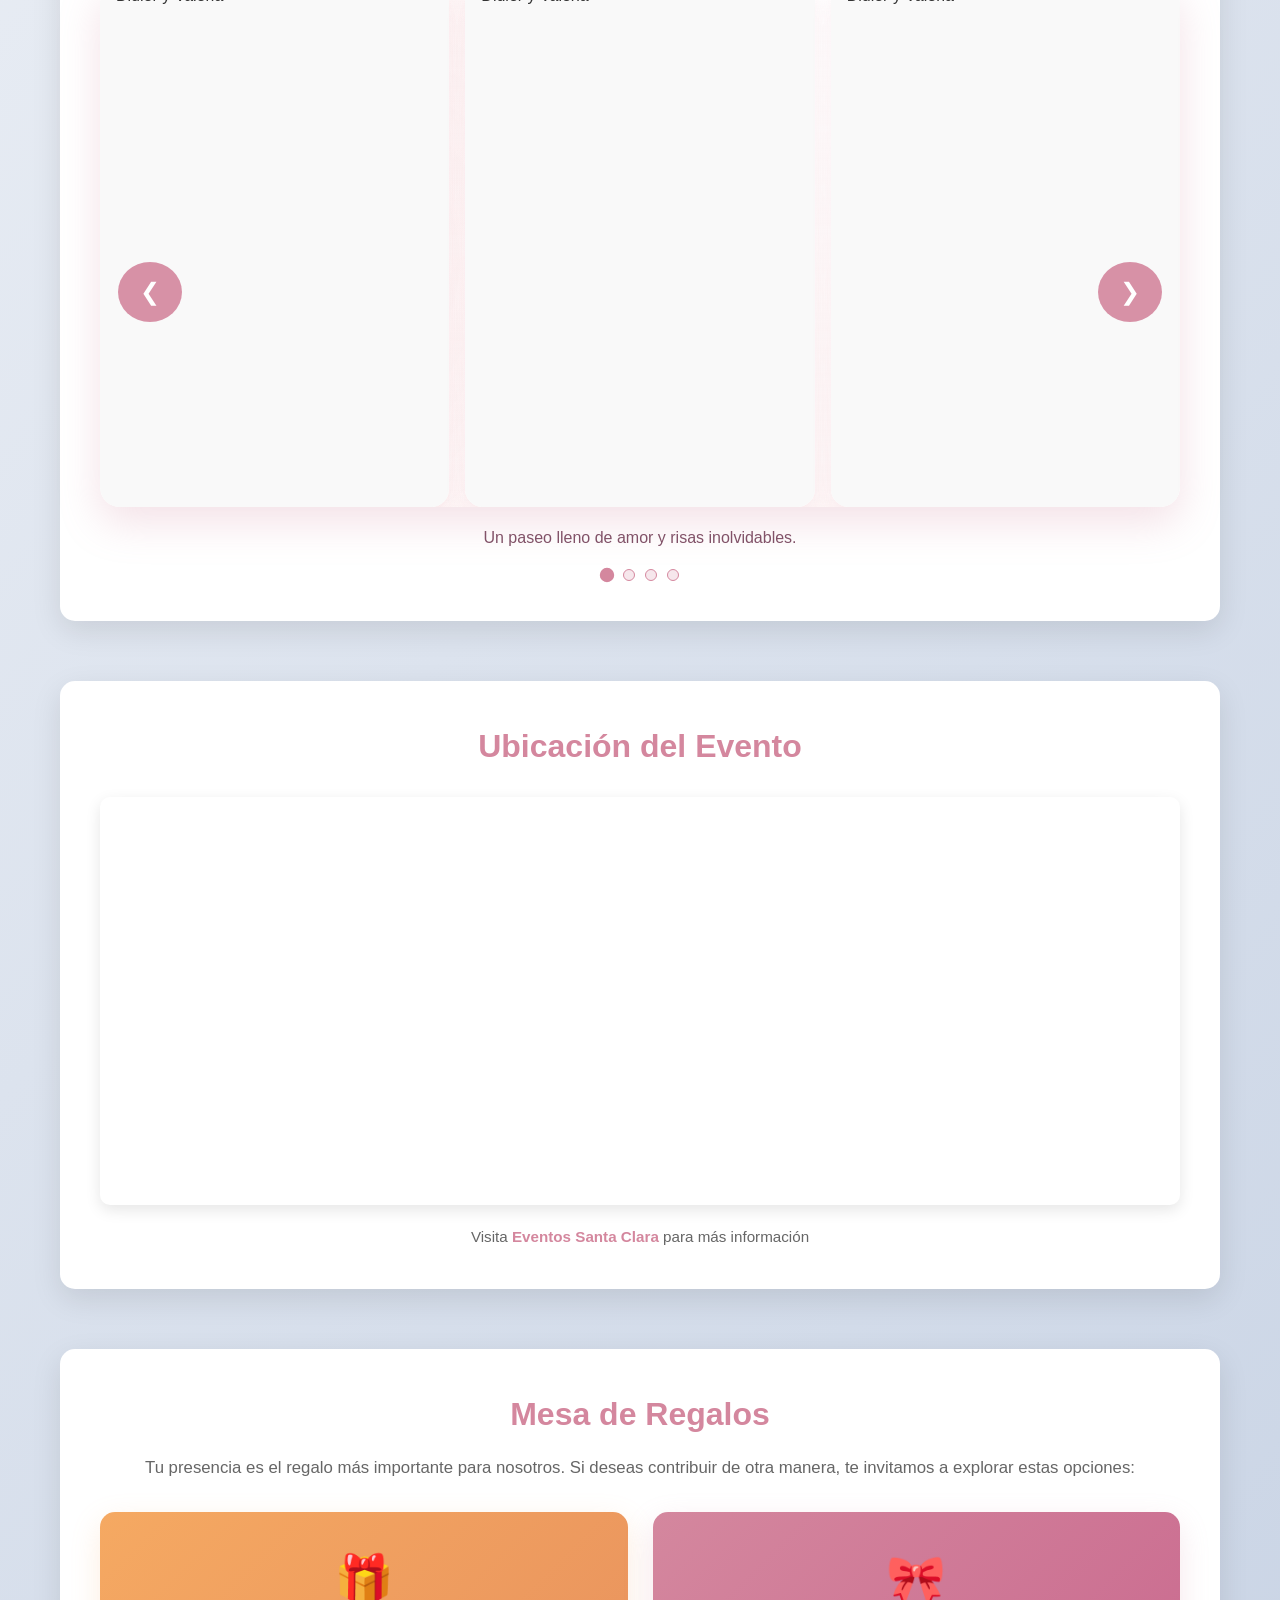
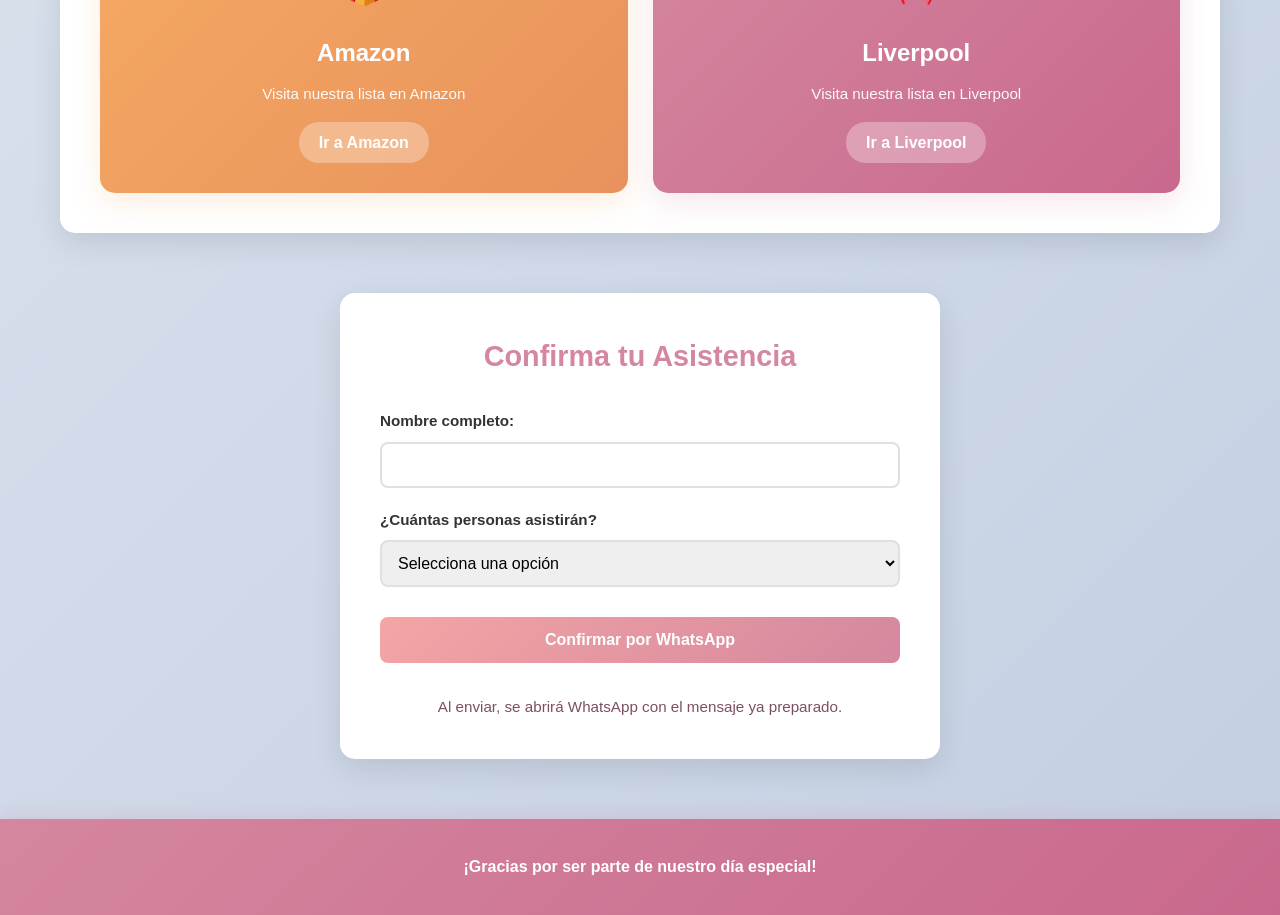
==== commit de1f5e81: "option2: Agregar itinerario detallado y mejorar diseño inspirado en myjour.co" ====
--- a/index.html
+++ b/index.html
@@ -4,7 +4,8 @@
 <head>
     <meta charset="UTF-8">
     <meta name="viewport" content="width=device-width, initial-scale=1.0">
-    <title>Nuestra Boda</title>
+    <title>Boda Valeria & Didier</title>
+    <link rel="icon" href="data:image/svg+xml,<svg xmlns='http://www.w3.org/2000/svg' viewBox='0 0 100 100'><text y='.9em' font-size='90'>💕</text></svg>">
     <link rel="stylesheet" href="styles.css">
 </head>
 
@@ -13,8 +14,10 @@
     <header class="header">
         <div class="header-overlay"></div>
         <div class="header-content">
-            <h1 class="title">Didier & Valeria</h1>
-            <p class="subtitle">Nos encantaría contar con tu presencia en este día tan especial para nosotros</p>
+            <div class="header-date">20 de Febrero, 2027</div>
+            <h1 class="title">Valeria & Didier</h1>
+            <p class="subtitle">Con mucha ilusión, les invitamos a acompañarnos en un día muy especial: nuestra boda.</p>
+            <p class="subtitle-secondary">Queremos compartir este momento tan importante rodeados de las personas que más queremos.</p>
         </div>
     </header>
 
@@ -55,7 +58,44 @@
                     <div class="icon">👔</div>
                     <h3>Código de Vestimenta</h3>
                     <p class="value">Formal Elegante</p>
+                    <div class="color-palette">
+                        <div class="color-dot" style="background-color: #000000;" title="Negro"></div>
+                        <div class="color-dot" style="background-color: #1a3a52;" title="Azul Marino"></div>
+                        <div class="color-dot" style="background-color: #d4af37;" title="Dorado"></div>
+                        <div class="color-dot" style="background-color: #8b7355;" title="Marrón"></div>
+                    </div>
                     <p class="details">Colores sugeridos: Negro, Azul Marino, Dorado</p>
+                </div>
+            </div>
+        </section>
+
+        <!-- Itinerary section -->
+        <section class="itinerary-section">
+            <h2>Nuestro Itinerario</h2>
+            <div class="itinerary-container">
+                <div class="itinerary-item">
+                    <div class="itinerary-time">4:00 PM</div>
+                    <div class="itinerary-activity">RECEPCIÓN DE INVITADOS</div>
+                </div>
+                <div class="itinerary-divider"></div>
+                <div class="itinerary-item">
+                    <div class="itinerary-time">4:30 PM</div>
+                    <div class="itinerary-activity">CEREMONIA</div>
+                </div>
+                <div class="itinerary-divider"></div>
+                <div class="itinerary-item">
+                    <div class="itinerary-time">5:30 PM</div>
+                    <div class="itinerary-activity">CÓCTEL</div>
+                </div>
+                <div class="itinerary-divider"></div>
+                <div class="itinerary-item">
+                    <div class="itinerary-time">6:30 PM</div>
+                    <div class="itinerary-activity">VALS</div>
+                </div>
+                <div class="itinerary-divider"></div>
+                <div class="itinerary-item">
+                    <div class="itinerary-time">7:00 PM</div>
+                    <div class="itinerary-activity">CENA</div>
                 </div>
             </div>
         </section>
--- a/styles.css
+++ b/styles.css
@@ -97,6 +97,23 @@
     margin: 0 auto;
 }
 
+.header-date {
+    font-size: 1.1em;
+    opacity: 0.9;
+    margin-bottom: 15px;
+    letter-spacing: 1px;
+    font-weight: 500;
+}
+
+.subtitle-secondary {
+    font-size: 1em;
+    opacity: 0.85;
+    font-weight: 300;
+    line-height: 1.6;
+    max-width: 600px;
+    margin: 12px auto 0;
+}
+
 .whatsapp-note {
     margin-top: 12px;
     color: #7d4f65;
@@ -111,6 +128,56 @@
     padding: 0 20px;
 }
 
+/* Itinerary Section */
+.itinerary-section {
+    background: white;
+    padding: 40px;
+    border-radius: 15px;
+    margin-bottom: 60px;
+    box-shadow: 0 10px 30px rgba(0, 0, 0, 0.1);
+}
+
+.itinerary-section h2 {
+    color: #d4879e;
+    margin-bottom: 40px;
+    font-size: 2em;
+    text-align: center;
+    font-weight: 600;
+}
+
+.itinerary-container {
+    max-width: 800px;
+    margin: 0 auto;
+}
+
+.itinerary-item {
+    display: flex;
+    align-items: center;
+    gap: 30px;
+    margin-bottom: 20px;
+}
+
+.itinerary-time {
+    font-size: 1.3em;
+    font-weight: 700;
+    color: #d4879e;
+    min-width: 100px;
+    text-align: center;
+}
+
+.itinerary-activity {
+    font-size: 1.1em;
+    font-weight: 600;
+    color: #333;
+    letter-spacing: 1px;
+}
+
+.itinerary-divider {
+    height: 2px;
+    background: linear-gradient(90deg, rgba(212, 135, 158, 0.2) 0%, rgba(212, 135, 158, 0.5) 50%, rgba(212, 135, 158, 0.2) 100%);
+    margin: 15px 0;
+}
+
 /* Info Cards */
 .wedding-info {
     margin-bottom: 60px;
@@ -159,6 +226,28 @@
     font-size: 0.9em;
     color: #666;
     line-height: 1.4;
+}
+
+.color-palette {
+    display: flex;
+    justify-content: center;
+    gap: 12px;
+    margin: 15px 0;
+}
+
+.color-dot {
+    width: 40px;
+    height: 40px;
+    border-radius: 50%;
+    box-shadow: 0 4px 10px rgba(0, 0, 0, 0.15);
+    cursor: pointer;
+    transition: transform 0.3s ease, box-shadow 0.3s ease;
+    border: 2px solid rgba(255, 255, 255, 0.5);
+}
+
+.color-dot:hover {
+    transform: scale(1.15);
+    box-shadow: 0 6px 15px rgba(0, 0, 0, 0.25);
 }
 
 /* Map Section */
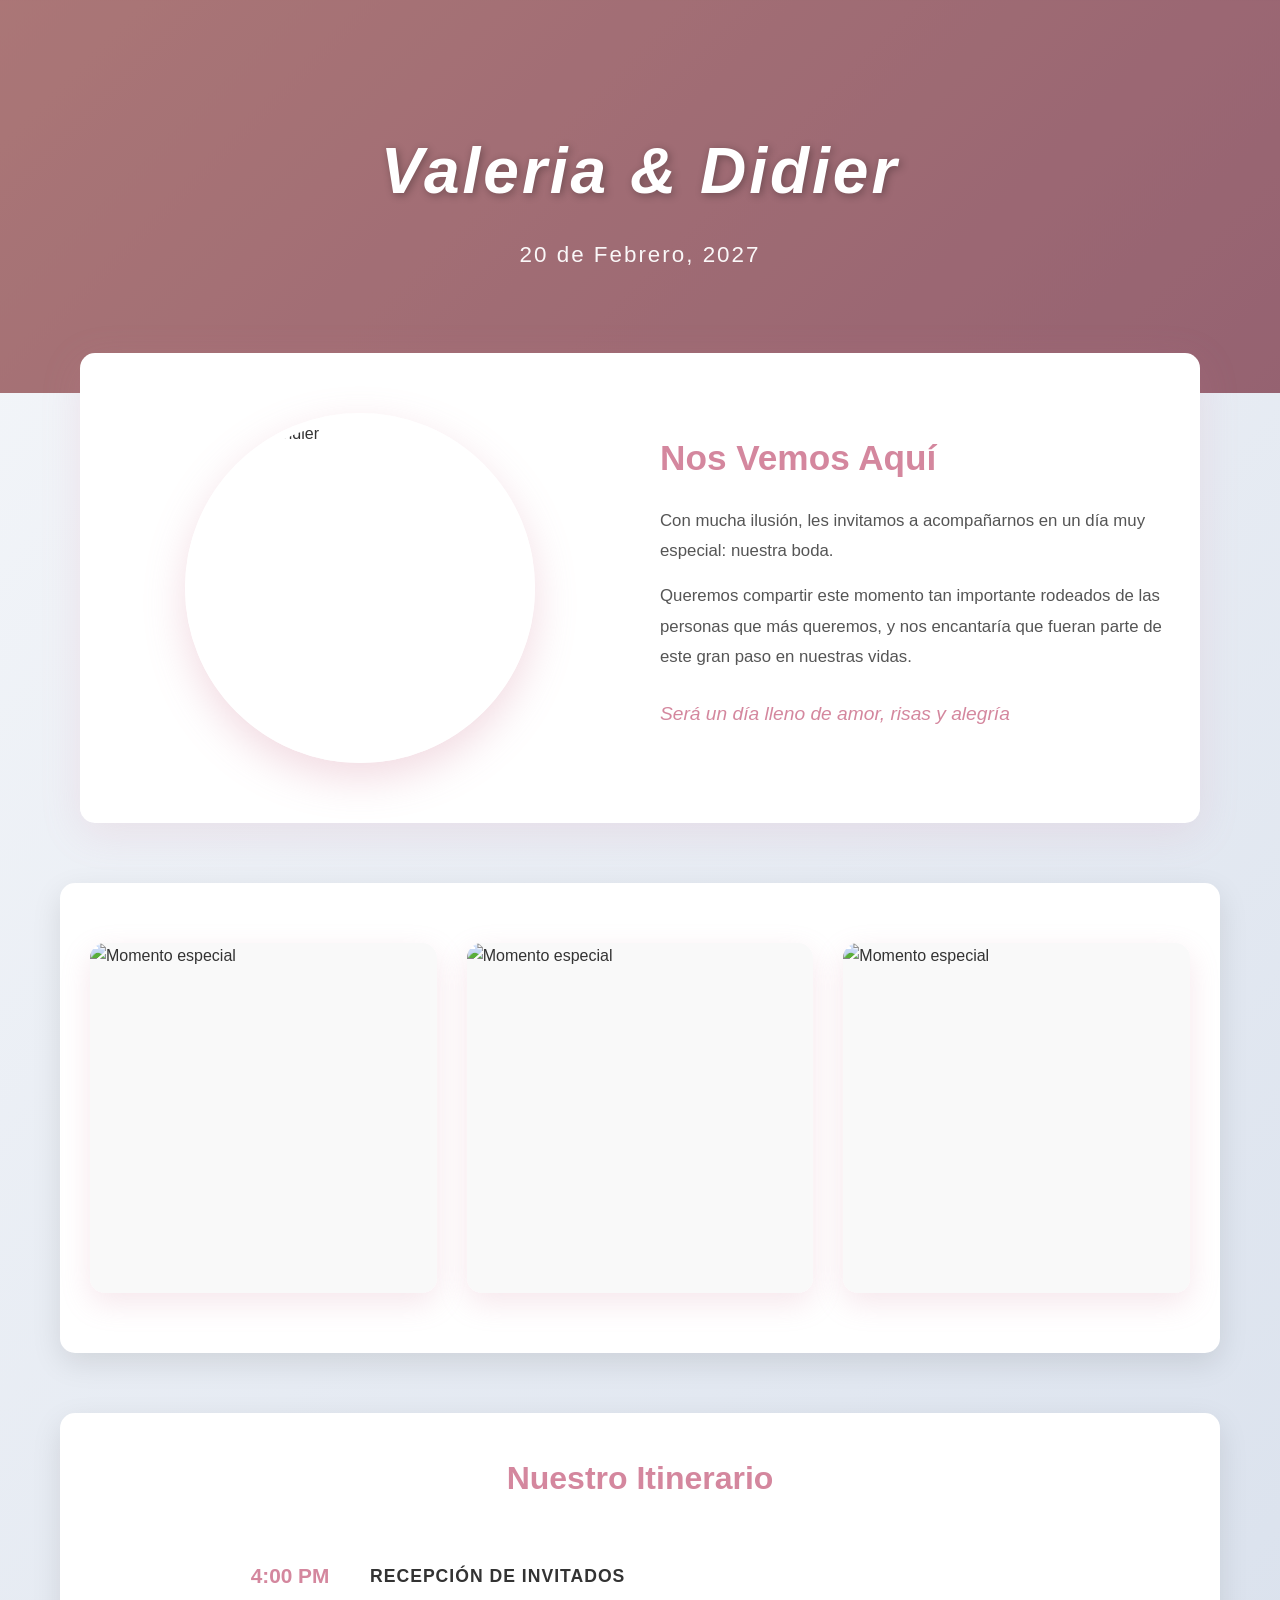
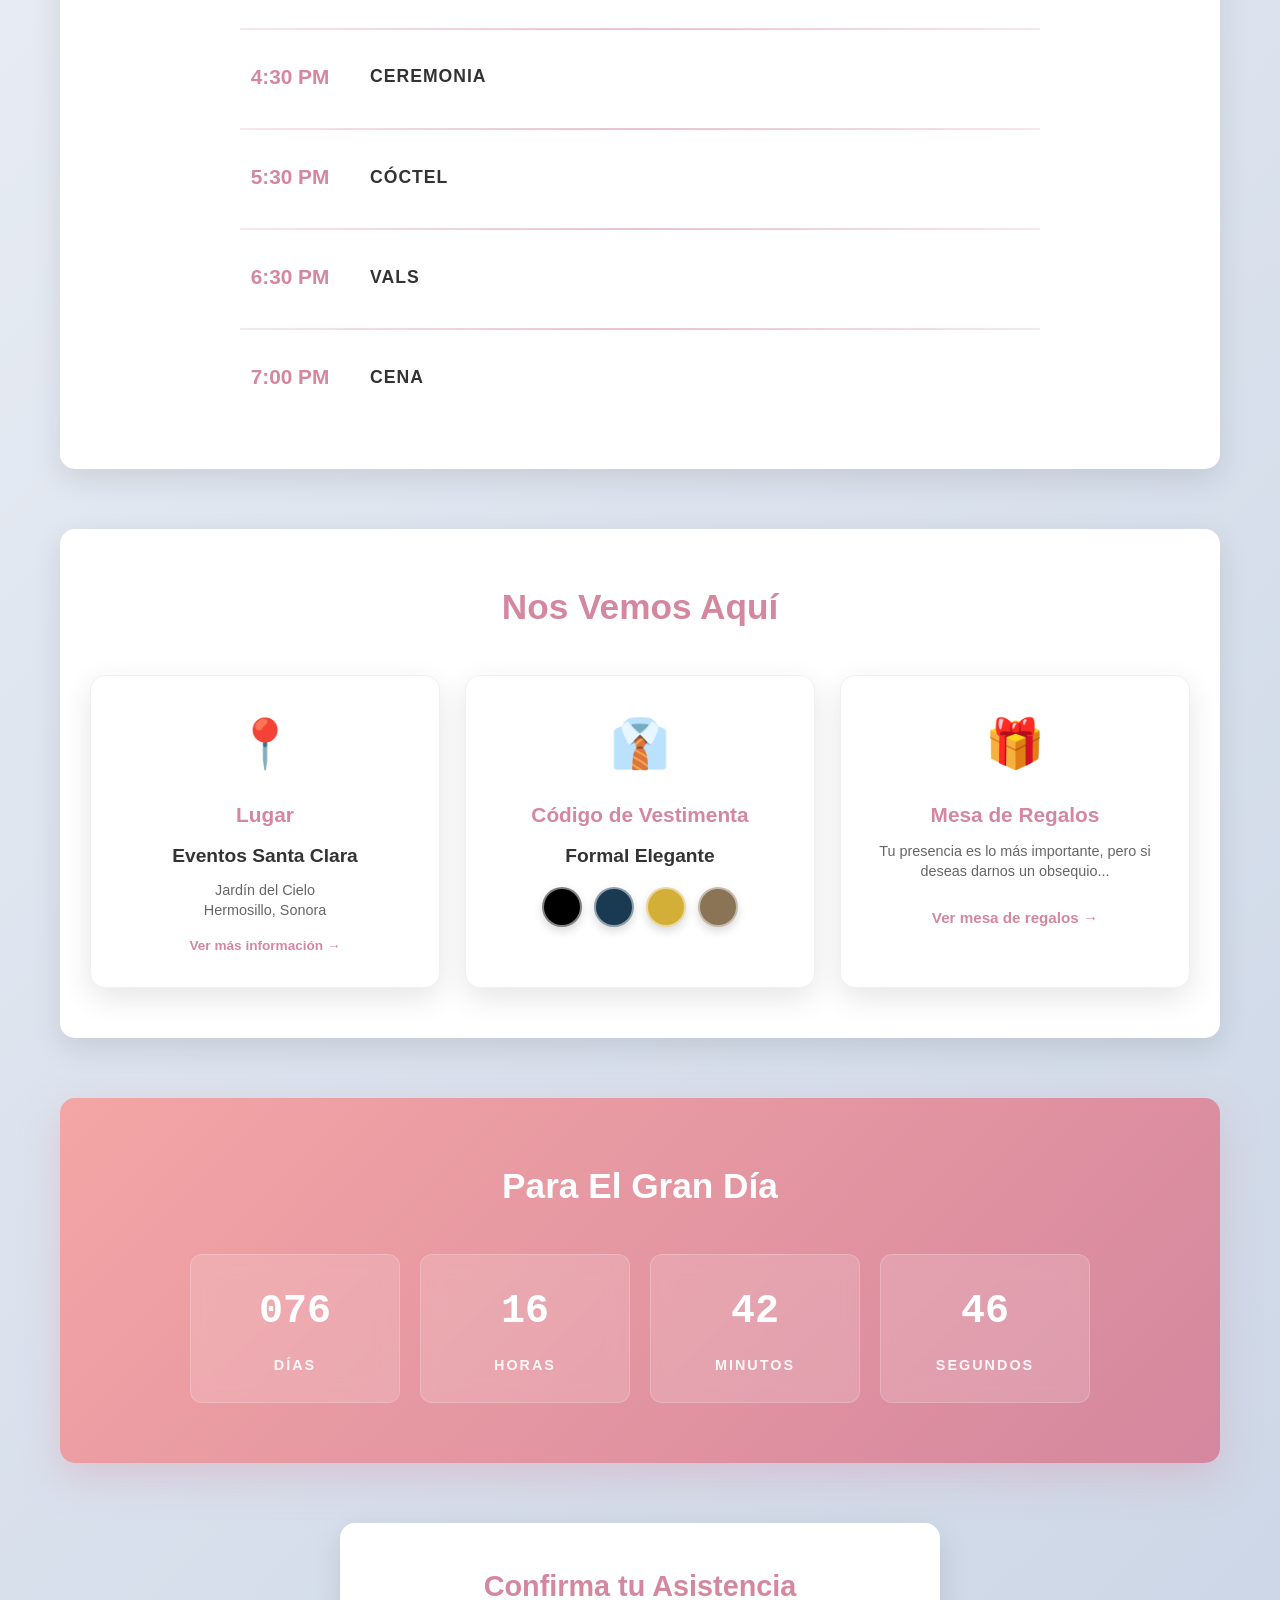
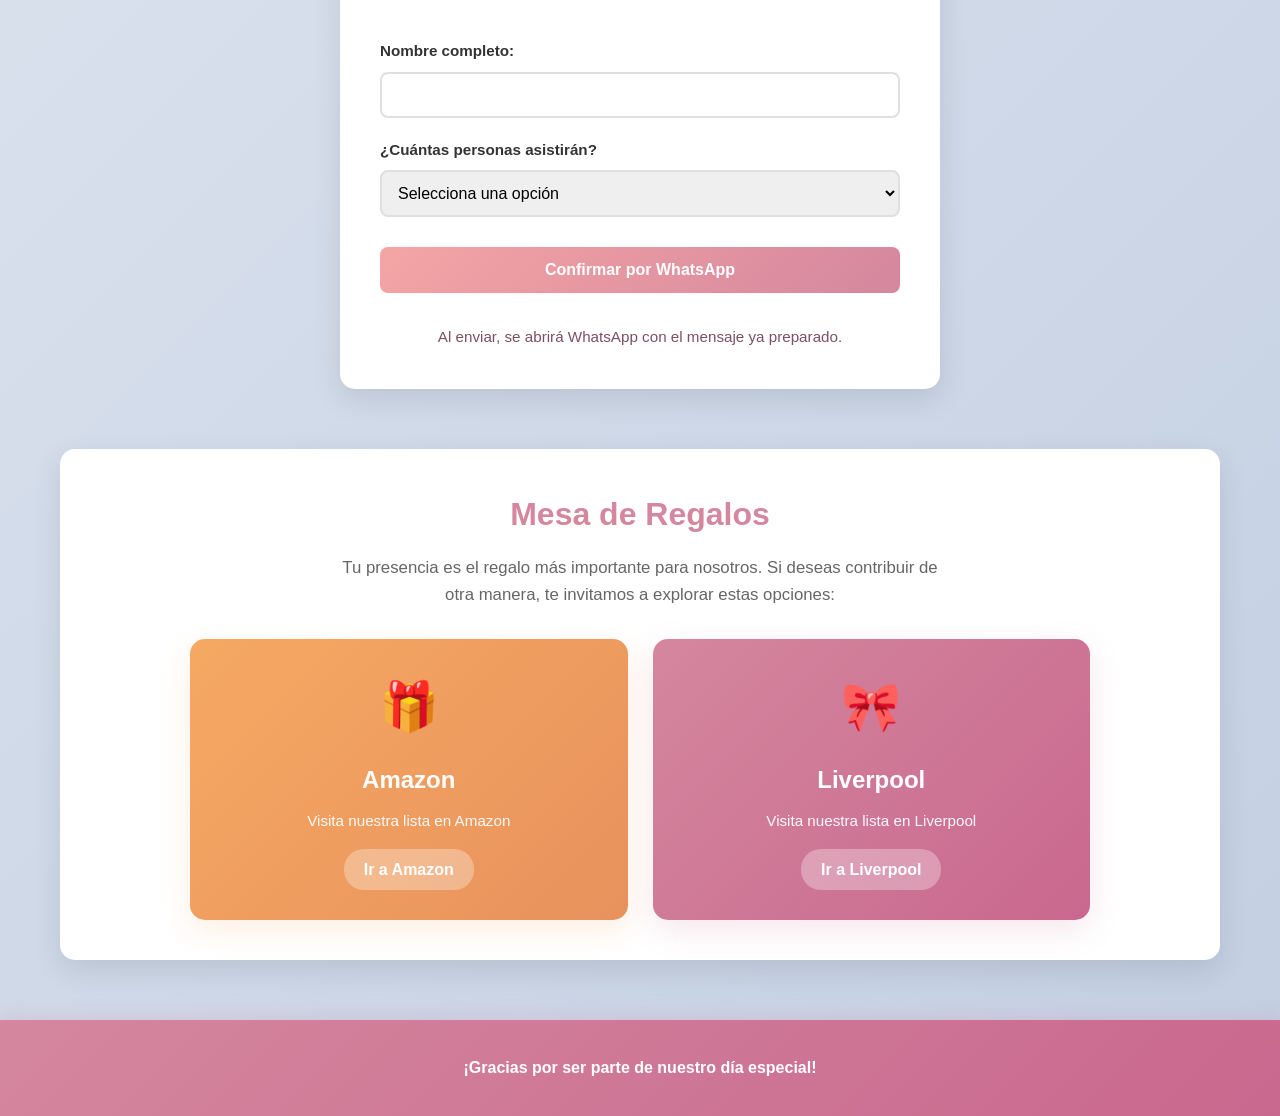
==== commit d70e9b30: "option2: Rediseño completo con estructura similar a myjour.co - Incluye hero header, foto ovalada, 3" ====
--- a/index.html
+++ b/index.html
@@ -10,38 +10,83 @@
 </head>
 
 <body>
-    <!-- Header with names -->
-    <header class="header">
-        <div class="header-overlay"></div>
-        <div class="header-content">
-            <div class="header-date">20 de Febrero, 2027</div>
-            <h1 class="title">Valeria & Didier</h1>
-            <p class="subtitle">Con mucha ilusión, les invitamos a acompañarnos en un día muy especial: nuestra boda.</p>
-            <p class="subtitle-secondary">Queremos compartir este momento tan importante rodeados de las personas que más queremos.</p>
+    <!-- Part 1: Hero Header with background photo -->
+    <header class="hero-header">
+        <div class="hero-overlay"></div>
+        <div class="hero-content">
+            <h1 class="hero-title">Valeria & Didier</h1>
+            <p class="hero-date">20 de Febrero, 2027</p>
         </div>
     </header>
 
     <!-- Main section -->
     <main class="container">
-        <!-- Wedding information -->
-        <section class="wedding-info">
+        <!-- Part 2: Couple presentation with oval photo and text -->
+        <section class="couple-section">
+            <div class="couple-container">
+                <div class="couple-photo">
+                    <img src="images/Didier_Valeria-0002EDIT 2.jpg" alt="Valeria & Didier">
+                </div>
+                <div class="couple-text">
+                    <h2>Nos Vemos Aquí</h2>
+                    <p>Con mucha ilusión, les invitamos a acompañarnos en un día muy especial: nuestra boda.</p>
+                    <p>Queremos compartir este momento tan importante rodeados de las personas que más queremos, y nos encantaría que fueran parte de este gran paso en nuestras vidas.</p>
+                    <p class="quote">Será un día lleno de amor, risas y alegría</p>
+                </div>
+            </div>
+        </section>
+
+        <!-- Part 3: Three photos with hover animation -->
+        <section class="gallery-showcase">
+            <div class="gallery-grid">
+                <div class="gallery-item">
+                    <img src="images/Didier_Valeria-0007EDIT 2.jpg" alt="Momento especial">
+                </div>
+                <div class="gallery-item">
+                    <img src="images/Didier_Valeria-0013EDIT 2.jpg" alt="Momento especial">
+                </div>
+                <div class="gallery-item">
+                    <img src="images/Didier_Valeria-0026EDIT 2.jpg" alt="Momento especial">
+                </div>
+            </div>
+        </section>
+
+        <!-- Part 4: Itinerary -->
+        <section class="itinerary-section">
+            <h2>Nuestro Itinerario</h2>
+            <div class="itinerary-container">
+                <div class="itinerary-item">
+                    <div class="itinerary-time">4:00 PM</div>
+                    <div class="itinerary-activity">RECEPCIÓN DE INVITADOS</div>
+                </div>
+                <div class="itinerary-divider"></div>
+                <div class="itinerary-item">
+                    <div class="itinerary-time">4:30 PM</div>
+                    <div class="itinerary-activity">CEREMONIA</div>
+                </div>
+                <div class="itinerary-divider"></div>
+                <div class="itinerary-item">
+                    <div class="itinerary-time">5:30 PM</div>
+                    <div class="itinerary-activity">CÓCTEL</div>
+                </div>
+                <div class="itinerary-divider"></div>
+                <div class="itinerary-item">
+                    <div class="itinerary-time">6:30 PM</div>
+                    <div class="itinerary-activity">VALS</div>
+                </div>
+                <div class="itinerary-divider"></div>
+                <div class="itinerary-item">
+                    <div class="itinerary-time">7:00 PM</div>
+                    <div class="itinerary-activity">CENA</div>
+                </div>
+            </div>
+        </section>
+
+        <!-- Part 5: Location, Dress Code, and Gifts -->
+        <section class="info-section">
+            <h2>Nos Vemos Aquí</h2>
             <div class="info-grid">
-                <!-- Date -->
-                <div class="info-card">
-                    <div class="icon">📅</div>
-                    <h3>Fecha</h3>
-                    <p class="value">20 de Febrero, 2027</p>
-                </div>
-
-                <!-- Time -->
-                <div class="info-card">
-                    <div class="icon">⏰</div>
-                    <h3>Hora</h3>
-                    <p class="value">Misa: 4:00 PM</p>
-                    <p class="value">Baile: 6:00 PM</p>
-                </div>
-
-                <!-- Venue -->
+                <!-- Location -->
                 <div class="info-card">
                     <div class="icon">📍</div>
                     <h3>Lugar</h3>
@@ -64,104 +109,42 @@
                         <div class="color-dot" style="background-color: #d4af37;" title="Dorado"></div>
                         <div class="color-dot" style="background-color: #8b7355;" title="Marrón"></div>
                     </div>
-                    <p class="details">Colores sugeridos: Negro, Azul Marino, Dorado</p>
-                </div>
-            </div>
-        </section>
-
-        <!-- Itinerary section -->
-        <section class="itinerary-section">
-            <h2>Nuestro Itinerario</h2>
-            <div class="itinerary-container">
-                <div class="itinerary-item">
-                    <div class="itinerary-time">4:00 PM</div>
-                    <div class="itinerary-activity">RECEPCIÓN DE INVITADOS</div>
-                </div>
-                <div class="itinerary-divider"></div>
-                <div class="itinerary-item">
-                    <div class="itinerary-time">4:30 PM</div>
-                    <div class="itinerary-activity">CEREMONIA</div>
-                </div>
-                <div class="itinerary-divider"></div>
-                <div class="itinerary-item">
-                    <div class="itinerary-time">5:30 PM</div>
-                    <div class="itinerary-activity">CÓCTEL</div>
-                </div>
-                <div class="itinerary-divider"></div>
-                <div class="itinerary-item">
-                    <div class="itinerary-time">6:30 PM</div>
-                    <div class="itinerary-activity">VALS</div>
-                </div>
-                <div class="itinerary-divider"></div>
-                <div class="itinerary-item">
-                    <div class="itinerary-time">7:00 PM</div>
-                    <div class="itinerary-activity">CENA</div>
-                </div>
-            </div>
-        </section>
-
-        <!-- Photo gallery -->
-        <section class="gallery-section">
-            <h2>📸 Momentos Especiales</h2>
-            <div class="gallery-carousel-container">
-                <div class="gallery-carousel-viewport">
-                    <div class="gallery-track">
-                        <div class="gallery-item"><img src="images/Didier_Valeria-0002EDIT 2.jpg" alt="Didier y Valeria"></div>
-                        <div class="gallery-item"><img src="images/Didier_Valeria-0007EDIT 2.jpg" alt="Didier y Valeria"></div>
-                        <div class="gallery-item"><img src="images/Didier_Valeria-0013EDIT 2.jpg" alt="Didier y Valeria"></div>
-                        <div class="gallery-item"><img src="images/Didier_Valeria-0026EDIT 2.jpg" alt="Didier y Valeria"></div>
-                        <div class="gallery-item"><img src="images/Didier_Valeria-0043EDIT 2.jpg" alt="Didier y Valeria"></div>
-                        <div class="gallery-item"><img src="images/Didier_Valeria-0063EDIT 2.jpg" alt="Didier y Valeria"></div>
-                        <div class="gallery-item"><img src="images/Didier_Valeria-0090EDIT 2.jpg" alt="Didier y Valeria"></div>
-                        <div class="gallery-item"><img src="images/Didier_Valeria-0109EDIT 2.jpg" alt="Didier y Valeria"></div>
-                        <div class="gallery-item"><img src="images/Didier_Valeria-0123EDIT 2.jpg" alt="Didier y Valeria"></div>
-                        <div class="gallery-item"><img src="images/Didier_Valeria-0131EDIT 2.jpg" alt="Didier y Valeria"></div>
-                        <div class="gallery-item"><img src="images/Didier_Valeria-0176EDIT 2.jpg" alt="Didier y Valeria"></div>
-                        <div class="gallery-item"><img src="images/Didier_Valeria-0235EDIT 2.jpg" alt="Didier y Valeria"></div>
-                    </div>
-                </div>
-                <div class="gallery-caption">Desliza o espera mientras las imágenes cuentan nuestra historia.</div>
-                <div class="gallery-dots"></div>
-                <button class="gallery-carousel-btn prev" onclick="changeGallerySlide(-1)">&#10094;</button>
-                <button class="gallery-carousel-btn next" onclick="changeGallerySlide(1)">&#10095;</button>
-            </div>
-        </section>
-
-        <!-- Map section -->
-        <section class="map-section">
-            <h2>Ubicación del Evento</h2>
-            <div class="map-container">
-                <iframe
-                    src="https://www.google.com/maps/embed?pb=!1m18!1m12!1m3!1d3489.0264438682234!2d-110.9689468!3d29.016206999999998!2m3!1f0!2f0!3f0!3m2!1i1024!2i768!4f13.1!3m3!1m2!1s0x86ce84cc8cbf8817%3A0x34ccfb7682a5b17c!2sEventos%20Santa%20Clara!5e0!3m2!1sen!2smx!4v1776553111772!5m2!1sen!2smx"
-                    width="100%" height="400" style="border:0;" allowfullscreen="" loading="lazy"
-                    referrerpolicy="no-referrer-when-downgrade"></iframe>
-            </div>
-            <p class="map-note">Visita <a href="https://www.eventossantaclara.com/espacios/jardin-del-cielo" target="_blank" style="color: #d4879e; font-weight: 600; text-decoration: none;">Eventos Santa Clara</a> para más información</p>
-        </section>
-
-        <!-- Gifts section -->
-        <section class="gifts-section">
-            <h2>Mesa de Regalos</h2>
-            <p class="gifts-text">Tu presencia es el regalo más importante para nosotros. Si deseas contribuir de otra manera, te invitamos a explorar estas opciones:</p>
-
-            <div class="gifts-container">
-                <a href="https://www.amazon.com.mx" target="_blank" class="gift-link amazon">
-                    <div class="gift-icon">🎁</div>
-                    <h3>Amazon</h3>
-                    <p>Visita nuestra lista en Amazon</p>
-                    <span class="cta">Ir a Amazon</span>
-                </a>
-
-                <a href="https://www.liverpool.com.mx" target="_blank" class="gift-link liverpool">
-                    <div class="gift-icon">🎀</div>
-                    <h3>Liverpool</h3>
-                    <p>Visita nuestra lista en Liverpool</p>
-                    <span class="cta">Ir a Liverpool</span>
-                </a>
-            </div>
-        </section>
-
-        <!-- RSVP section -->
+                </div>
+
+                <!-- Gifts -->
+                <div class="info-card">
+                    <div class="icon">🎁</div>
+                    <h3>Mesa de Regalos</h3>
+                    <p class="details">Tu presencia es lo más importante, pero si deseas darnos un obsequio...</p>
+                    <a href="#gifts" class="gift-link-btn">Ver mesa de regalos →</a>
+                </div>
+            </div>
+        </section>
+
+        <!-- Part 6: Wedding Countdown Timer -->
+        <section class="countdown-section">
+            <h2>Para El Gran Día</h2>
+            <div class="countdown-container">
+                <div class="countdown-item">
+                    <div class="countdown-value" id="days">000</div>
+                    <div class="countdown-label">DÍAS</div>
+                </div>
+                <div class="countdown-item">
+                    <div class="countdown-value" id="hours">00</div>
+                    <div class="countdown-label">HORAS</div>
+                </div>
+                <div class="countdown-item">
+                    <div class="countdown-value" id="minutes">00</div>
+                    <div class="countdown-label">MINUTOS</div>
+                </div>
+                <div class="countdown-item">
+                    <div class="countdown-value" id="seconds">00</div>
+                    <div class="countdown-label">SEGUNDOS</div>
+                </div>
+            </div>
+        </section>
+
+        <!-- Part 7: RSVP section -->
         <section class="rsvp-section">
             <h2>Confirma tu Asistencia</h2>
             <form class="rsvp-form">
@@ -185,6 +168,28 @@
                 <p class="whatsapp-note">Al enviar, se abrirá WhatsApp con el mensaje ya preparado.</p>
             </form>
         </section>
+
+        <!-- Hidden Gifts section (referenced by Part 5) -->
+        <section class="gifts-section" id="gifts">
+            <h2>Mesa de Regalos</h2>
+            <p class="gifts-text">Tu presencia es el regalo más importante para nosotros. Si deseas contribuir de otra manera, te invitamos a explorar estas opciones:</p>
+
+            <div class="gifts-container">
+                <a href="https://www.amazon.com.mx" target="_blank" class="gift-link amazon">
+                    <div class="gift-icon">🎁</div>
+                    <h3>Amazon</h3>
+                    <p>Visita nuestra lista en Amazon</p>
+                    <span class="cta">Ir a Amazon</span>
+                </a>
+
+                <a href="https://www.liverpool.com.mx" target="_blank" class="gift-link liverpool">
+                    <div class="gift-icon">🎀</div>
+                    <h3>Liverpool</h3>
+                    <p>Visita nuestra lista en Liverpool</p>
+                    <span class="cta">Ir a Liverpool</span>
+                </a>
+            </div>
+        </section>
     </main>
 
     <!-- Footer -->
--- a/styles.css
+++ b/styles.css
@@ -1,3 +1,654 @@
+* {
+    margin: 0;
+    padding: 0;
+    box-sizing: border-box;
+}
+
+body {
+    font-family: 'Segoe UI', Tahoma, Geneva, Verdana, sans-serif;
+    line-height: 1.6;
+    color: #333;
+    background: #f9f9f9;
+    min-height: 100vh;
+}
+
+/* Hero Header */
+.hero-header {
+    background: linear-gradient(135deg, #f4a5a5 0%, #d4879e 50%, #c9688e 100%);
+    background-image: linear-gradient(135deg, rgba(244, 165, 165, 0.95), rgba(212, 135, 158, 0.95)), 
+                      url('images/Didier_Valeria-0002EDIT 2.jpg');
+    background-size: cover;
+    background-position: center;
+    color: white;
+    text-align: center;
+    padding: 120px 20px;
+    position: relative;
+    overflow: hidden;
+}
+
+.hero-overlay {
+    position: absolute;
+    top: 0;
+    left: 0;
+    right: 0;
+    bottom: 0;
+    background: rgba(0, 0, 0, 0.3);
+    z-index: 0;
+}
+
+.hero-content {
+    position: relative;
+    z-index: 1;
+}
+
+.hero-title {
+    font-size: 4em;
+    font-weight: 700;
+    margin-bottom: 15px;
+    text-shadow: 2px 2px 8px rgba(0, 0, 0, 0.3);
+    letter-spacing: 3px;
+    font-style: italic;
+}
+
+.hero-date {
+    font-size: 1.4em;
+    opacity: 0.95;
+    font-weight: 400;
+    letter-spacing: 2px;
+}
+
+/* Container */
+.container {
+    max-width: 1200px;
+    margin: 0 auto;
+    padding: 0 20px;
+}
+
+/* Couple Section */
+.couple-section {
+    background: white;
+    padding: 60px 20px;
+    margin: -40px 20px 60px;
+    border-radius: 15px;
+    box-shadow: 0 10px 40px rgba(212, 135, 158, 0.15);
+    position: relative;
+    z-index: 10;
+}
+
+.couple-container {
+    display: grid;
+    grid-template-columns: 1fr 1fr;
+    gap: 40px;
+    align-items: center;
+    max-width: 1100px;
+    margin: 0 auto;
+}
+
+.couple-photo {
+    display: flex;
+    justify-content: center;
+    align-items: center;
+}
+
+.couple-photo img {
+    width: 100%;
+    max-width: 350px;
+    border-radius: 50%;
+    object-fit: cover;
+    aspect-ratio: 1;
+    box-shadow: 0 15px 40px rgba(212, 135, 158, 0.3);
+    border: 8px solid white;
+}
+
+.couple-text h2 {
+    font-size: 2.2em;
+    color: #d4879e;
+    margin-bottom: 20px;
+    font-weight: 600;
+}
+
+.couple-text p {
+    font-size: 1.05em;
+    line-height: 1.8;
+    color: #555;
+    margin-bottom: 15px;
+}
+
+.couple-text p.quote {
+    font-size: 1.2em;
+    color: #d4879e;
+    font-style: italic;
+    font-weight: 500;
+    margin-top: 25px;
+}
+
+/* Gallery Showcase - 3 photos */
+.gallery-showcase {
+    padding: 60px 20px;
+    background: white;
+    margin-bottom: 60px;
+    border-radius: 15px;
+    box-shadow: 0 10px 30px rgba(0, 0, 0, 0.1);
+}
+
+.gallery-grid {
+    display: grid;
+    grid-template-columns: repeat(auto-fit, minmax(280px, 1fr));
+    gap: 30px;
+    max-width: 1100px;
+    margin: 0 auto;
+}
+
+.gallery-showcase .gallery-item {
+    position: relative;
+    overflow: hidden;
+    border-radius: 15px;
+    box-shadow: 0 10px 30px rgba(212, 135, 158, 0.2);
+    height: 350px;
+    transition: all 0.4s ease;
+}
+
+.gallery-showcase .gallery-item img {
+    width: 100%;
+    height: 100%;
+    object-fit: cover;
+    transition: transform 0.4s ease;
+}
+
+.gallery-showcase .gallery-item:hover {
+    transform: scale(1.08) translateY(-10px);
+    box-shadow: 0 20px 50px rgba(212, 135, 158, 0.4);
+}
+
+.gallery-showcase .gallery-item:hover img {
+    transform: scale(1.05);
+}
+
+/* Itinerary Section */
+.itinerary-section {
+    background: white;
+    padding: 50px 20px;
+    border-radius: 15px;
+    margin-bottom: 60px;
+    box-shadow: 0 10px 30px rgba(0, 0, 0, 0.1);
+}
+
+.itinerary-section h2 {
+    color: #d4879e;
+    margin-bottom: 40px;
+    font-size: 2.2em;
+    text-align: center;
+    font-weight: 600;
+}
+
+.itinerary-container {
+    max-width: 700px;
+    margin: 0 auto;
+}
+
+.itinerary-item {
+    display: flex;
+    align-items: center;
+    gap: 30px;
+    margin-bottom: 15px;
+    padding: 15px 0;
+}
+
+.itinerary-time {
+    font-size: 1.4em;
+    font-weight: 700;
+    color: #d4879e;
+    min-width: 110px;
+    text-align: right;
+}
+
+.itinerary-activity {
+    font-size: 1.1em;
+    font-weight: 600;
+    color: #333;
+    letter-spacing: 1px;
+}
+
+.itinerary-divider {
+    height: 2px;
+    background: linear-gradient(90deg, rgba(212, 135, 158, 0.1) 0%, rgba(212, 135, 158, 0.4) 50%, rgba(212, 135, 158, 0.1) 100%);
+    margin: 8px 0;
+}
+
+/* Info Section */
+.info-section {
+    background: white;
+    padding: 50px 20px;
+    border-radius: 15px;
+    margin-bottom: 60px;
+    box-shadow: 0 10px 30px rgba(0, 0, 0, 0.1);
+}
+
+.info-section h2 {
+    color: #d4879e;
+    margin-bottom: 40px;
+    font-size: 2.2em;
+    text-align: center;
+    font-weight: 600;
+}
+
+.info-grid {
+    display: grid;
+    grid-template-columns: repeat(auto-fit, minmax(280px, 1fr));
+    gap: 30px;
+    max-width: 1100px;
+    margin: 0 auto;
+}
+
+.info-card {
+    background: #fafafa;
+    padding: 30px;
+    border-radius: 15px;
+    text-align: center;
+    border: 1px solid #f0f0f0;
+    transition: all 0.3s ease;
+}
+
+.info-card:hover {
+    transform: translateY(-5px);
+    box-shadow: 0 15px 40px rgba(212, 135, 158, 0.15);
+}
+
+.info-card .icon {
+    font-size: 3.5em;
+    margin-bottom: 15px;
+}
+
+.info-card h3 {
+    color: #d4879e;
+    margin-bottom: 15px;
+    font-size: 1.4em;
+    font-weight: 600;
+}
+
+.info-card .value {
+    font-size: 1.1em;
+    font-weight: 600;
+    color: #333;
+    margin-bottom: 8px;
+}
+
+.info-card .details {
+    font-size: 0.95em;
+    color: #666;
+    line-height: 1.5;
+    margin-bottom: 15px;
+}
+
+.color-palette {
+    display: flex;
+    justify-content: center;
+    gap: 12px;
+    margin: 15px 0;
+}
+
+.color-dot {
+    width: 40px;
+    height: 40px;
+    border-radius: 50%;
+    box-shadow: 0 4px 10px rgba(0, 0, 0, 0.15);
+    cursor: pointer;
+    transition: all 0.3s ease;
+    border: 2px solid rgba(255, 255, 255, 0.5);
+}
+
+.color-dot:hover {
+    transform: scale(1.2);
+    box-shadow: 0 6px 15px rgba(0, 0, 0, 0.25);
+}
+
+.gift-link-btn {
+    display: inline-block;
+    color: #d4879e;
+    text-decoration: none;
+    font-weight: 600;
+    margin-top: 10px;
+    transition: all 0.3s ease;
+    font-size: 0.95em;
+}
+
+.gift-link-btn:hover {
+    color: #c9688e;
+}
+
+/* Countdown Section */
+.countdown-section {
+    background: linear-gradient(135deg, #f4a5a5 0%, #d4879e 100%);
+    color: white;
+    padding: 60px 20px;
+    border-radius: 15px;
+    margin-bottom: 60px;
+    text-align: center;
+    box-shadow: 0 15px 40px rgba(212, 135, 158, 0.3);
+}
+
+.countdown-section h2 {
+    font-size: 2.2em;
+    margin-bottom: 40px;
+    font-weight: 600;
+}
+
+.countdown-container {
+    display: grid;
+    grid-template-columns: repeat(auto-fit, minmax(120px, 1fr));
+    gap: 20px;
+    max-width: 900px;
+    margin: 0 auto;
+}
+
+.countdown-item {
+    background: rgba(255, 255, 255, 0.15);
+    padding: 25px;
+    border-radius: 12px;
+    backdrop-filter: blur(10px);
+    border: 1px solid rgba(255, 255, 255, 0.2);
+}
+
+.countdown-value {
+    font-size: 2.5em;
+    font-weight: 700;
+    margin-bottom: 10px;
+    font-family: 'Courier New', monospace;
+}
+
+.countdown-label {
+    font-size: 0.9em;
+    opacity: 0.9;
+    letter-spacing: 2px;
+    font-weight: 600;
+}
+
+/* RSVP Section */
+.rsvp-section {
+    background: white;
+    padding: 50px 20px;
+    border-radius: 15px;
+    margin-bottom: 60px;
+    box-shadow: 0 10px 30px rgba(0, 0, 0, 0.1);
+    max-width: 600px;
+    margin-left: auto;
+    margin-right: auto;
+}
+
+.rsvp-section h2 {
+    color: #d4879e;
+    margin-bottom: 30px;
+    font-size: 2em;
+    text-align: center;
+    font-weight: 600;
+}
+
+.rsvp-form {
+    display: flex;
+    flex-direction: column;
+    gap: 20px;
+}
+
+.form-group {
+    display: flex;
+    flex-direction: column;
+}
+
+.form-group label {
+    color: #333;
+    font-weight: 600;
+    margin-bottom: 8px;
+    font-size: 0.95em;
+}
+
+.form-group input,
+.form-group select {
+    padding: 12px;
+    border: 2px solid #e0e0e0;
+    border-radius: 8px;
+    font-size: 1em;
+    font-family: inherit;
+    transition: all 0.3s ease;
+}
+
+.form-group input:focus,
+.form-group select:focus {
+    outline: none;
+    border-color: #d4879e;
+    box-shadow: 0 0 0 3px rgba(212, 135, 158, 0.1);
+}
+
+.submit-btn {
+    background: linear-gradient(135deg, #f4a5a5 0%, #d4879e 100%);
+    color: white;
+    padding: 14px;
+    border: none;
+    border-radius: 8px;
+    font-size: 1em;
+    font-weight: 600;
+    cursor: pointer;
+    transition: all 0.3s ease;
+    margin-top: 10px;
+}
+
+.submit-btn:hover {
+    transform: translateY(-2px);
+    box-shadow: 0 10px 25px rgba(212, 135, 158, 0.4);
+}
+
+.submit-btn:active {
+    transform: translateY(0);
+}
+
+.whatsapp-note {
+    margin-top: 12px;
+    color: #7d4f65;
+    font-size: 0.9em;
+    text-align: center;
+}
+
+/* Gifts Section */
+.gifts-section {
+    background: white;
+    padding: 50px 20px;
+    border-radius: 15px;
+    margin-bottom: 60px;
+    box-shadow: 0 10px 30px rgba(0, 0, 0, 0.1);
+    text-align: center;
+}
+
+.gifts-section h2 {
+    color: #d4879e;
+    margin-bottom: 20px;
+    font-size: 2em;
+    font-weight: 600;
+}
+
+.gifts-text {
+    color: #666;
+    margin-bottom: 30px;
+    font-size: 1.05em;
+    max-width: 600px;
+    margin-left: auto;
+    margin-right: auto;
+}
+
+.gifts-container {
+    display: grid;
+    grid-template-columns: repeat(auto-fit, minmax(250px, 1fr));
+    gap: 25px;
+    max-width: 900px;
+    margin: 0 auto;
+}
+
+.gift-link {
+    background: linear-gradient(135deg, #f4a5a5 0%, #d4879e 100%);
+    color: white;
+    padding: 30px;
+    border-radius: 15px;
+    text-decoration: none;
+    transition: all 0.3s ease;
+    box-shadow: 0 10px 30px rgba(212, 135, 158, 0.2);
+    display: flex;
+    flex-direction: column;
+    align-items: center;
+    justify-content: center;
+}
+
+.gift-link.amazon {
+    background: linear-gradient(135deg, #f5a962 0%, #e8915d 100%);
+    box-shadow: 0 10px 30px rgba(245, 169, 98, 0.2);
+}
+
+.gift-link.liverpool {
+    background: linear-gradient(135deg, #d4879e 0%, #c9688e 100%);
+}
+
+.gift-link:hover {
+    transform: translateY(-8px);
+    box-shadow: 0 20px 40px rgba(212, 135, 158, 0.4);
+}
+
+.gift-link.amazon:hover {
+    box-shadow: 0 20px 40px rgba(245, 169, 98, 0.4);
+}
+
+.gift-icon {
+    font-size: 3.5em;
+    margin-bottom: 15px;
+}
+
+.gift-link h3 {
+    font-size: 1.5em;
+    margin-bottom: 10px;
+}
+
+.gift-link p {
+    margin-bottom: 15px;
+    font-size: 0.95em;
+    opacity: 0.95;
+}
+
+.cta {
+    background: rgba(255, 255, 255, 0.3);
+    padding: 8px 20px;
+    border-radius: 20px;
+    font-weight: 600;
+    transition: background 0.3s ease;
+}
+
+.gift-link:hover .cta {
+    background: rgba(255, 255, 255, 0.5);
+}
+
+/* Footer */
+.footer {
+    background: linear-gradient(135deg, #d4879e 0%, #c9688e 100%);
+    color: white;
+    text-align: center;
+    padding: 30px 20px;
+    margin-top: 60px;
+    box-shadow: 0 -5px 15px rgba(212, 135, 158, 0.2);
+}
+
+.footer p {
+    margin: 5px 0;
+    font-weight: 600;
+}
+
+/* Responsive Design */
+@media (max-width: 768px) {
+    .hero-title {
+        font-size: 2.5em;
+    }
+
+    .hero-date {
+        font-size: 1.1em;
+    }
+
+    .couple-container {
+        grid-template-columns: 1fr;
+        gap: 30px;
+    }
+
+    .couple-photo img {
+        max-width: 250px;
+    }
+
+    .couple-text h2 {
+        font-size: 1.8em;
+    }
+
+    .gallery-grid {
+        grid-template-columns: 1fr;
+        gap: 20px;
+    }
+
+    .gallery-showcase .gallery-item {
+        height: 300px;
+    }
+
+    .countdown-container {
+        grid-template-columns: repeat(2, 1fr);
+        gap: 15px;
+    }
+
+    .countdown-value {
+        font-size: 2em;
+    }
+
+    .rsvp-section {
+        padding: 30px 20px;
+    }
+
+    .info-grid {
+        grid-template-columns: 1fr;
+        gap: 20px;
+    }
+}
+
+@media (max-width: 480px) {
+    .hero-title {
+        font-size: 2em;
+    }
+
+    .couple-section {
+        padding: 40px 15px;
+        margin: -20px 15px 40px;
+    }
+
+    .couple-photo img {
+        max-width: 200px;
+    }
+
+    .couple-text h2 {
+        font-size: 1.4em;
+    }
+
+    .couple-text p {
+        font-size: 0.95em;
+    }
+
+    .itinerary-time {
+        font-size: 1.1em;
+    }
+
+    .itinerary-activity {
+        font-size: 0.95em;
+    }
+
+    .countdown-container {
+        grid-template-columns: 1fr 1fr;
+    }
+
+    .countdown-value {
+        font-size: 1.8em;
+    }
+
+    .gallery-showcase .gallery-item {
+        height: 250px;
+    }
+}
 * {
     margin: 0;
     padding: 0;
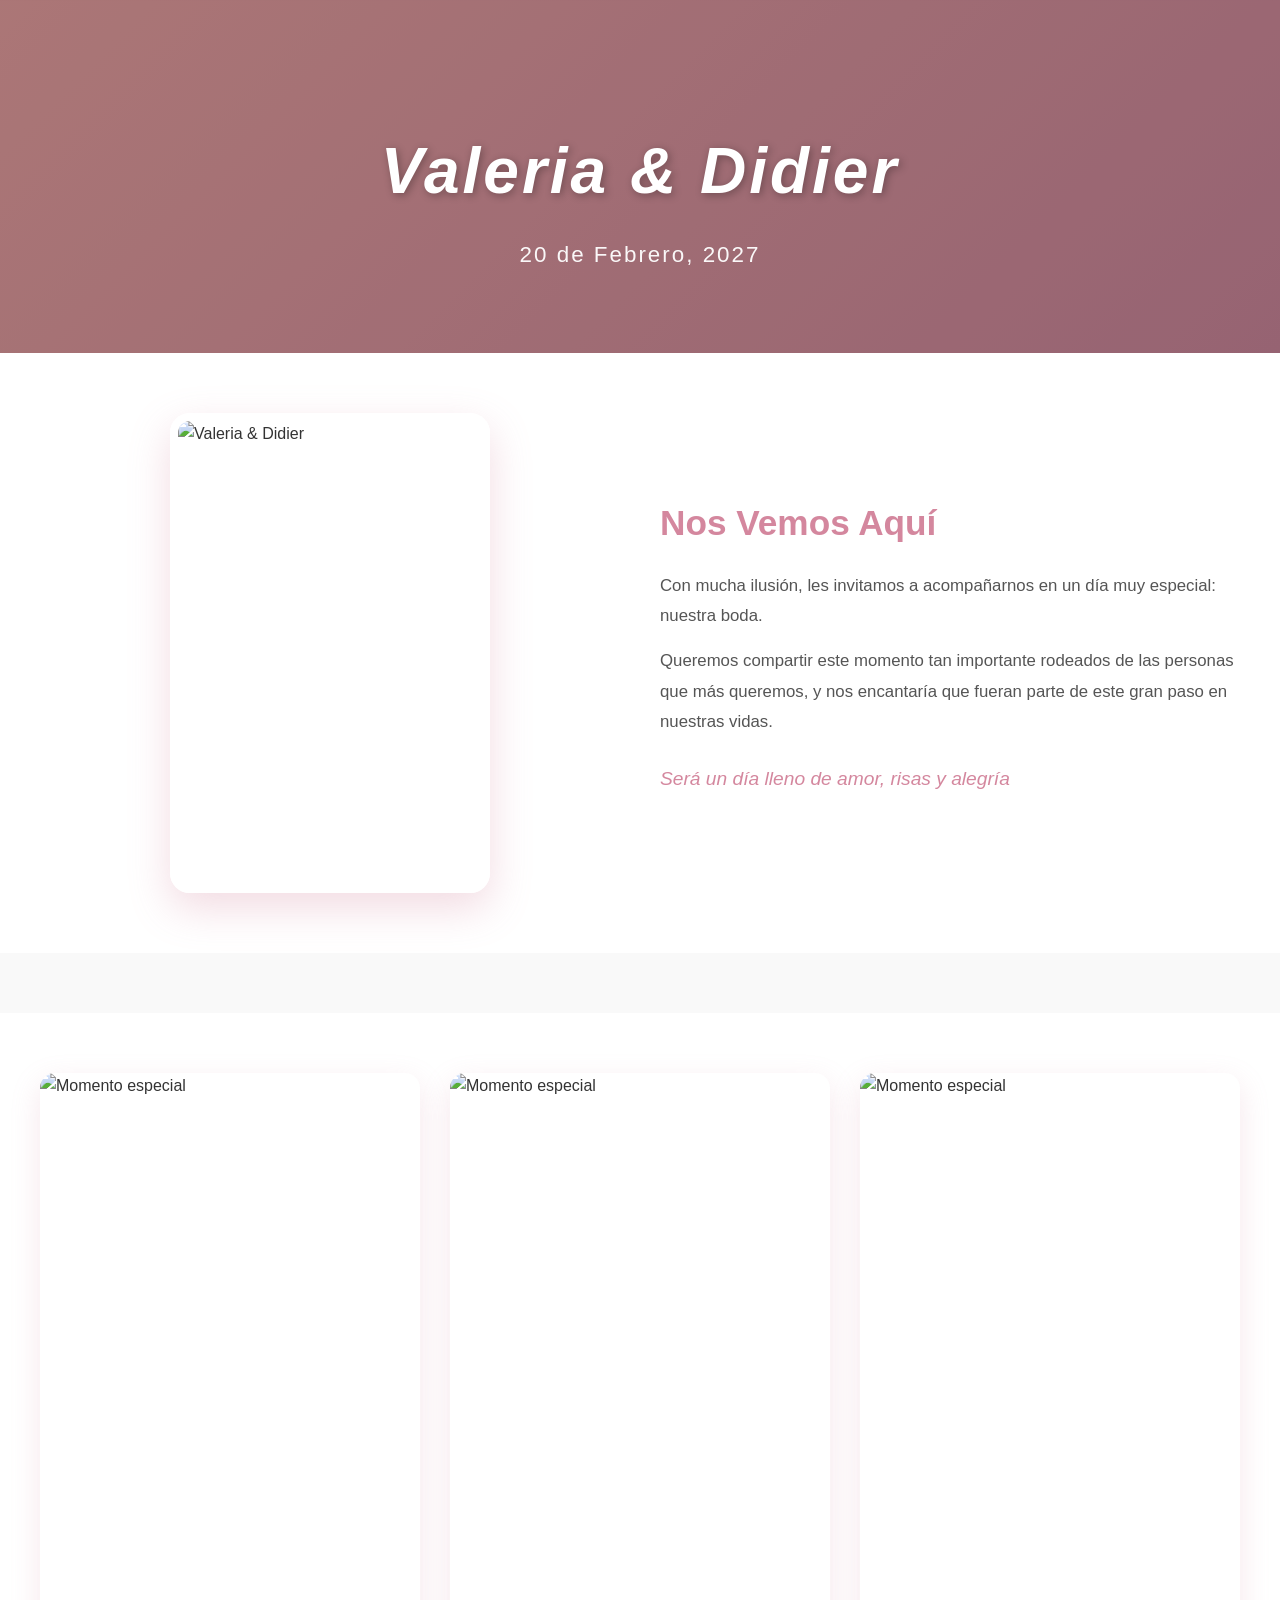
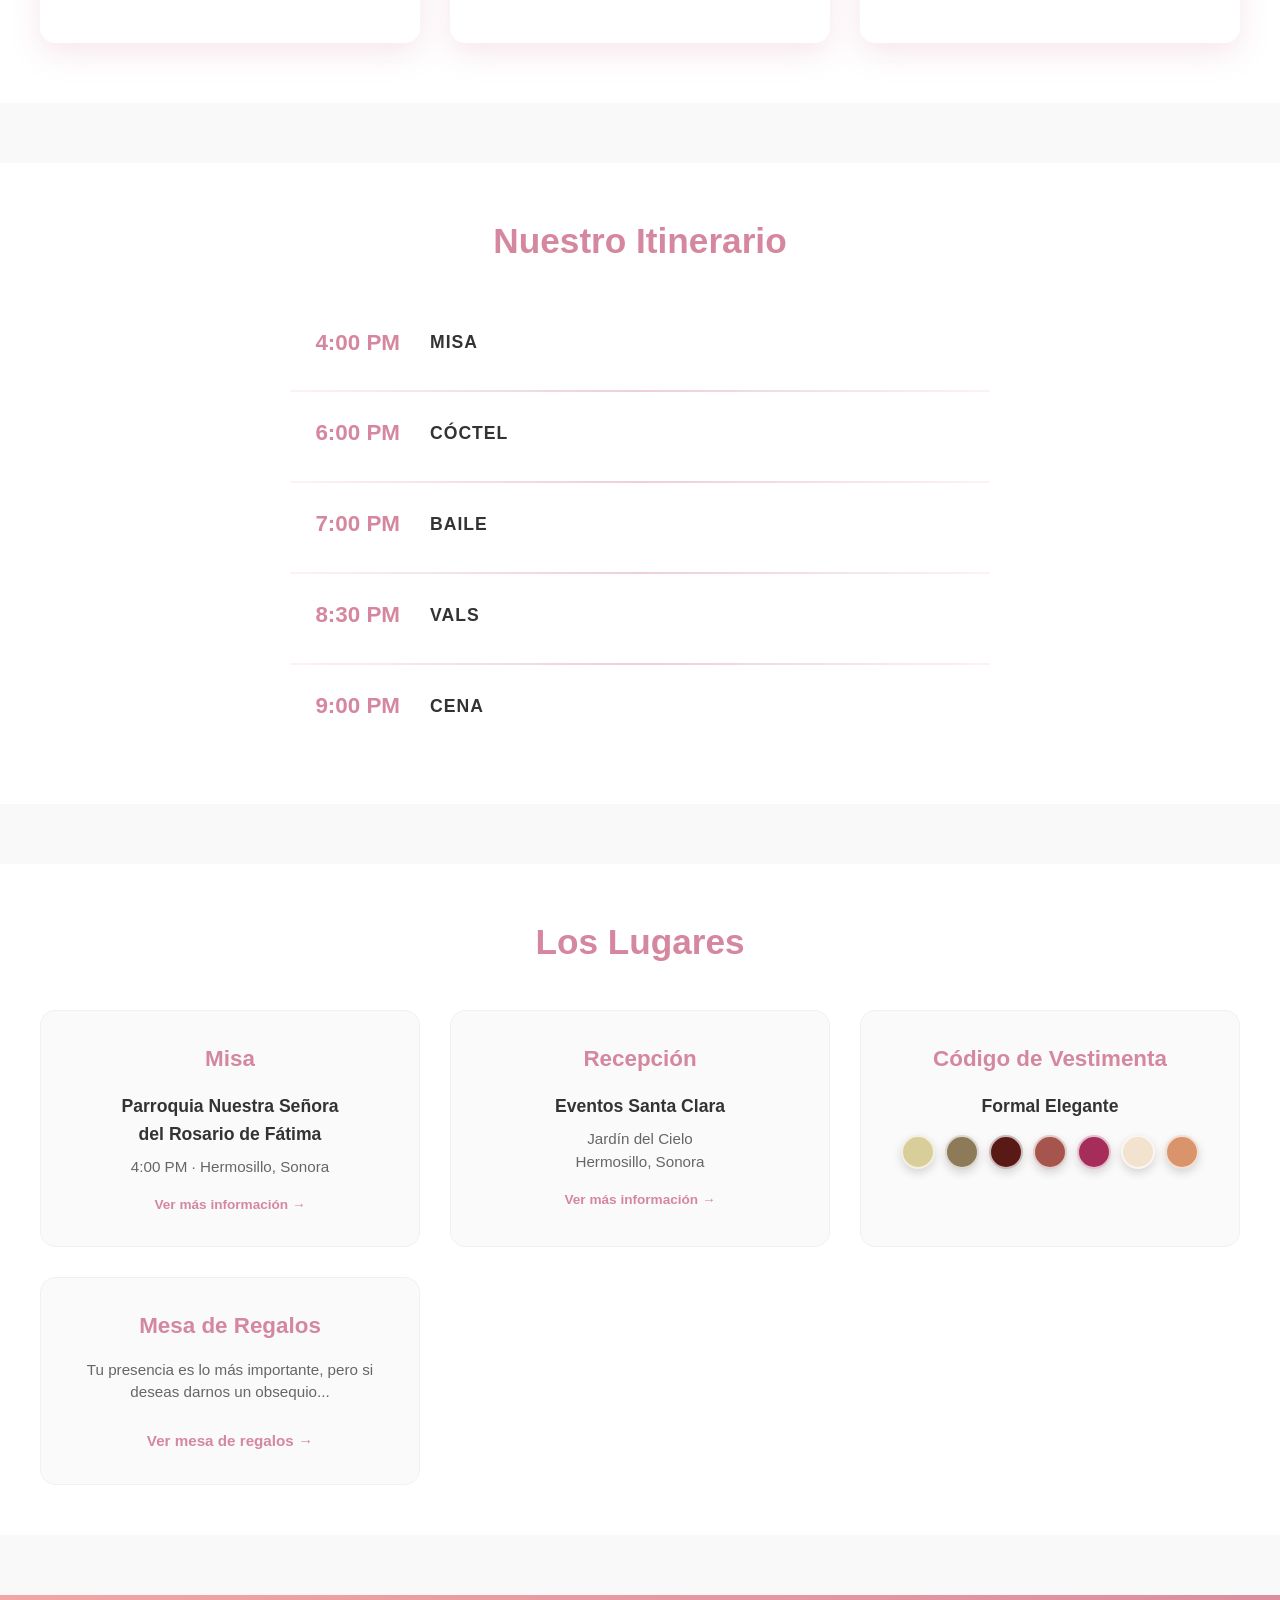
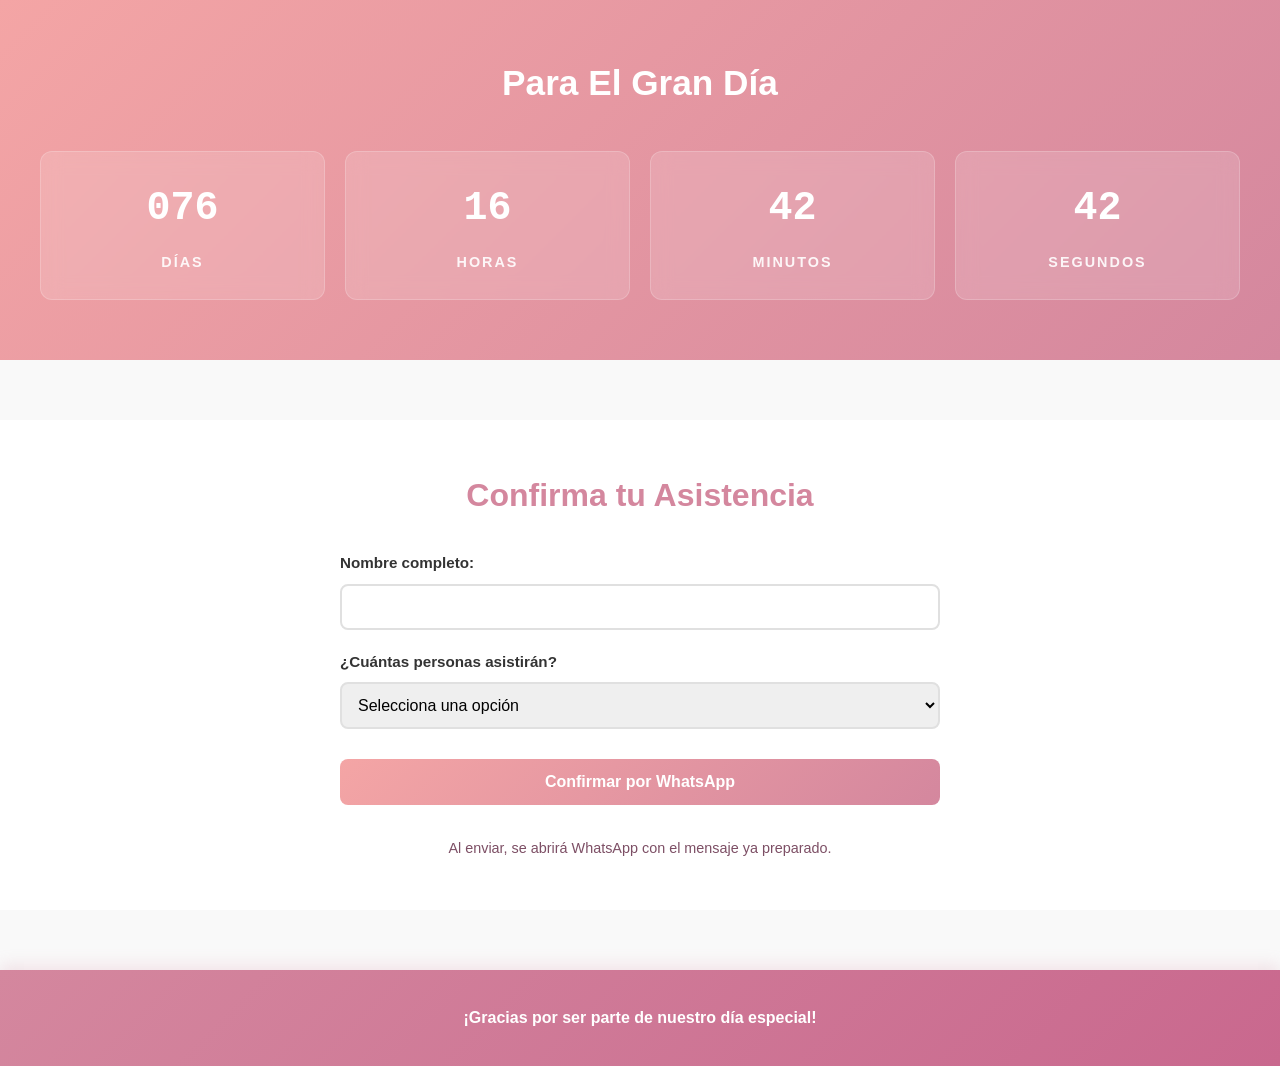
==== commit 2bf85aac: "more changes to v2" ====
--- a/index.html
+++ b/index.html
@@ -5,7 +5,8 @@
     <meta charset="UTF-8">
     <meta name="viewport" content="width=device-width, initial-scale=1.0">
     <title>Boda Valeria & Didier</title>
-    <link rel="icon" href="data:image/svg+xml,<svg xmlns='http://www.w3.org/2000/svg' viewBox='0 0 100 100'><text y='.9em' font-size='90'>💕</text></svg>">
+    <link rel="icon"
+        href="data:image/svg+xml,<svg xmlns='http://www.w3.org/2000/svg' viewBox='0 0 100 100'><text y='.9em' font-size='90'>💕</text></svg>">
     <link rel="stylesheet" href="styles.css">
 </head>
 
@@ -30,7 +31,8 @@
                 <div class="couple-text">
                     <h2>Nos Vemos Aquí</h2>
                     <p>Con mucha ilusión, les invitamos a acompañarnos en un día muy especial: nuestra boda.</p>
-                    <p>Queremos compartir este momento tan importante rodeados de las personas que más queremos, y nos encantaría que fueran parte de este gran paso en nuestras vidas.</p>
+                    <p>Queremos compartir este momento tan importante rodeados de las personas que más queremos, y nos
+                        encantaría que fueran parte de este gran paso en nuestras vidas.</p>
                     <p class="quote">Será un día lleno de amor, risas y alegría</p>
                 </div>
             </div>
@@ -40,13 +42,13 @@
         <section class="gallery-showcase">
             <div class="gallery-grid">
                 <div class="gallery-item">
-                    <img src="images/Didier_Valeria-0007EDIT 2.jpg" alt="Momento especial">
+                    <img src="images/Didier_Valeria-0063EDIT 2.jpg" alt="Momento especial">
                 </div>
                 <div class="gallery-item">
-                    <img src="images/Didier_Valeria-0013EDIT 2.jpg" alt="Momento especial">
+                    <img src="images/Didier_Valeria-0297EDIT 2.jpg" alt="Momento especial">
                 </div>
                 <div class="gallery-item">
-                    <img src="images/Didier_Valeria-0026EDIT 2.jpg" alt="Momento especial">
+                    <img src="images/Didier_Valeria-0442EDIT 2.jpg" alt="Momento especial">
                 </div>
             </div>
         </section>
@@ -57,63 +59,84 @@
             <div class="itinerary-container">
                 <div class="itinerary-item">
                     <div class="itinerary-time">4:00 PM</div>
-                    <div class="itinerary-activity">RECEPCIÓN DE INVITADOS</div>
+                    <div class="itinerary-info">
+                        <div class="itinerary-activity">MISA</div>
+                    </div>
                 </div>
                 <div class="itinerary-divider"></div>
                 <div class="itinerary-item">
-                    <div class="itinerary-time">4:30 PM</div>
-                    <div class="itinerary-activity">CEREMONIA</div>
+                    <div class="itinerary-time">6:00 PM</div>
+                    <div class="itinerary-info">
+                        <div class="itinerary-activity">CÓCTEL</div>
+                    </div>
                 </div>
                 <div class="itinerary-divider"></div>
                 <div class="itinerary-item">
-                    <div class="itinerary-time">5:30 PM</div>
-                    <div class="itinerary-activity">CÓCTEL</div>
+                    <div class="itinerary-time">7:00 PM</div>
+                    <div class="itinerary-info">
+                        <div class="itinerary-activity">BAILE</div>
+                    </div>
                 </div>
                 <div class="itinerary-divider"></div>
                 <div class="itinerary-item">
-                    <div class="itinerary-time">6:30 PM</div>
-                    <div class="itinerary-activity">VALS</div>
+                    <div class="itinerary-time">8:30 PM</div>
+                    <div class="itinerary-info">
+                        <div class="itinerary-activity">VALS</div>
+                    </div>
                 </div>
                 <div class="itinerary-divider"></div>
                 <div class="itinerary-item">
-                    <div class="itinerary-time">7:00 PM</div>
-                    <div class="itinerary-activity">CENA</div>
+                    <div class="itinerary-time">9:00 PM</div>
+                    <div class="itinerary-info">
+                        <div class="itinerary-activity">CENA</div>
+                    </div>
                 </div>
             </div>
         </section>
 
         <!-- Part 5: Location, Dress Code, and Gifts -->
         <section class="info-section">
-            <h2>Nos Vemos Aquí</h2>
+            <h2>Los Lugares</h2>
             <div class="info-grid">
-                <!-- Location -->
+                <!-- Church location -->
                 <div class="info-card">
-                    <div class="icon">📍</div>
-                    <h3>Lugar</h3>
+                    <h3>Misa</h3>
+                    <p class="value">Parroquia Nuestra Señora<br>del Rosario de Fátima</p>
+                    <p class="details">4:00 PM · Hermosillo, Sonora</p>
+                    <p style="margin-top: 10px; font-size: 0.85em;">
+                        <a href="#" class="open-church-map"
+                            style="color: #d4879e; text-decoration: none; font-weight: 600;">Ver más información →</a>
+                    </p>
+                </div>
+
+                <!-- Reception location -->
+                <div class="info-card">
+                    <h3>Recepción</h3>
                     <p class="value">Eventos Santa Clara</p>
                     <p class="details">Jardín del Cielo<br>Hermosillo, Sonora</p>
-                    <p style="margin-top: 10px; font-size: 0.85em;"><a
-                            href="https://www.eventossantaclara.com/espacios/jardin-del-cielo" target="_blank"
+                    <p style="margin-top: 10px; font-size: 0.85em;">
+                        <a href="#" class="open-venue-map"
                             style="color: #d4879e; text-decoration: none; font-weight: 600;">Ver más información →</a>
                     </p>
                 </div>
 
                 <!-- Dress code -->
                 <div class="info-card">
-                    <div class="icon">👔</div>
                     <h3>Código de Vestimenta</h3>
                     <p class="value">Formal Elegante</p>
                     <div class="color-palette">
-                        <div class="color-dot" style="background-color: #000000;" title="Negro"></div>
-                        <div class="color-dot" style="background-color: #1a3a52;" title="Azul Marino"></div>
-                        <div class="color-dot" style="background-color: #d4af37;" title="Dorado"></div>
-                        <div class="color-dot" style="background-color: #8b7355;" title="Marrón"></div>
+                        <div class="color-dot" style="background-color: #D9CE9A;" title="Dorado Suave"></div>
+                        <div class="color-dot" style="background-color: #8C7A58;" title="Café Tostado"></div>
+                        <div class="color-dot" style="background-color: #591914;" title="Vino Oscuro"></div>
+                        <div class="color-dot" style="background-color: #A6554E;" title="Terracota"></div>
+                        <div class="color-dot" style="background-color: #A62D59;" title="Rosa Fucsia"></div>
+                        <div class="color-dot" style="background-color: #F2E2CE;" title="Crema"></div>
+                        <div class="color-dot" style="background-color: #D9946C;" title="Salmón"></div>
                     </div>
                 </div>
 
                 <!-- Gifts -->
                 <div class="info-card">
-                    <div class="icon">🎁</div>
                     <h3>Mesa de Regalos</h3>
                     <p class="details">Tu presencia es lo más importante, pero si deseas darnos un obsequio...</p>
                     <a href="#gifts" class="gift-link-btn">Ver mesa de regalos →</a>
@@ -169,27 +192,102 @@
             </form>
         </section>
 
-        <!-- Hidden Gifts section (referenced by Part 5) -->
-        <section class="gifts-section" id="gifts">
-            <h2>Mesa de Regalos</h2>
-            <p class="gifts-text">Tu presencia es el regalo más importante para nosotros. Si deseas contribuir de otra manera, te invitamos a explorar estas opciones:</p>
-
-            <div class="gifts-container">
-                <a href="https://www.amazon.com.mx" target="_blank" class="gift-link amazon">
-                    <div class="gift-icon">🎁</div>
-                    <h3>Amazon</h3>
-                    <p>Visita nuestra lista en Amazon</p>
-                    <span class="cta">Ir a Amazon</span>
-                </a>
-
-                <a href="https://www.liverpool.com.mx" target="_blank" class="gift-link liverpool">
-                    <div class="gift-icon">🎀</div>
-                    <h3>Liverpool</h3>
-                    <p>Visita nuestra lista en Liverpool</p>
-                    <span class="cta">Ir a Liverpool</span>
-                </a>
-            </div>
-        </section>
+        <!-- Hidden Gifts section (modal) -->
+        <div id="giftsModal" class="modal">
+            <div class="modal-content">
+                <button class="modal-close">&times;</button>
+                <section class="gifts-section">
+                    <h2>Mesa de Regalos</h2>
+                    <p class="gifts-text">Tu presencia es el regalo más importante para nosotros. Si deseas contribuir
+                        de otra manera, te invitamos a explorar estas opciones:</p>
+
+                    <div class="gifts-container">
+                        <!-- Bank transfer: full width, first -->
+                        <div class="gift-link bank-transfer gift-full-width">
+                            <svg xmlns="http://www.w3.org/2000/svg" width="24" height="24" viewBox="0 0 24 24"
+                                fill="none" stroke="currentColor" stroke-width="2" stroke-linecap="round"
+                                stroke-linejoin="round" class="gift-icon-svg">
+                                <rect width="20" height="14" x="2" y="5" rx="2"></rect>
+                                <line x1="2" x2="22" y1="10" y2="10"></line>
+                            </svg>
+                            <h3>Transferencia Bancaria</h3>
+                            <p>Puedes hacer una transferencia directa a nuestra cuenta</p>
+                            <div class="bank-card">
+                                <div class="bank-header">
+                                    <div class="bank-name">BBVA</div>
+                                    <div class="bank-chip"></div>
+                                </div>
+                                <div class="bank-number">1234 5678 1234 5678</div>
+                                <div class="bank-footer">
+                                    <div>
+                                        <div class="bank-label">TITULAR</div>
+                                        <div class="bank-value">VALERIA NERY</div>
+                                    </div>
+                                </div>
+                            </div>
+                        </div>
+
+                        <!-- Amazon and Liverpool: half and half -->
+                        <a href="https://www.amazon.com.mx" target="_blank" class="gift-link amazon">
+                            <div class="gift-icon">🎁</div>
+                            <h3>Amazon</h3>
+                            <p>Visita nuestra lista en Amazon</p>
+                            <span class="cta">Ir a Amazon</span>
+                        </a>
+
+                        <a href="https://www.liverpool.com.mx" target="_blank" class="gift-link liverpool">
+                            <div class="gift-icon">🎀</div>
+                            <h3>Liverpool</h3>
+                            <p>Visita nuestra lista en Liverpool</p>
+                            <span class="cta">Ir a Liverpool</span>
+                        </a>
+                    </div>
+                </section>
+            </div>
+        </div>
+        <!-- Venue Map Modal -->
+        <div id="venueModal" class="modal">
+            <div class="modal-content">
+                <button class="modal-close">&times;</button>
+                <section class="gifts-section" style="text-align: center;">
+                    <div class="icon" style="font-size: 2.5em; margin-bottom: 10px;">📍</div>
+                    <h2>Eventos Santa Clara<br><span style="font-size: 0.7em; font-weight: 400; color: #999;">Jardín del
+                            Cielo</span></h2>
+                    <p class="gifts-text">Hermosillo, Sonora · Recepción a partir de las 6:00 PM</p>
+                    <div
+                        style="border-radius: 12px; overflow: hidden; box-shadow: 0 8px 25px rgba(0,0,0,0.12); margin: 20px 0;">
+                        <iframe
+                            src="https://www.google.com/maps/embed?pb=!1m18!1m12!1m3!1d3486.3!2d-110.9554617!3d29.0927516!2m3!1f0!2f0!3f0!3m2!1i1024!2i768!4f13.1!3m3!1m2!1s0x86ce8438b1234567%3A0x1234567890abcdef!2sEventos%20Santa%20Clara!5e0!3m2!1ses!2smx!4v1776750777431!5m2!1ses!2smx"
+                            width="100%" height="350" style="border:0; display:block;" allowfullscreen="" loading="lazy"
+                            referrerpolicy="no-referrer-when-downgrade"></iframe>
+                    </div>
+                    <a href="https://www.eventossantaclara.com/espacios/jardin-del-cielo" target="_blank"
+                        class="gift-link-btn" style="display: inline-block; margin-top: 8px; font-size: 1em;">
+                        Ver sitio oficial →
+                    </a>
+                </section>
+            </div>
+        </div>
+
+        <!-- Church Map Modal -->
+        <div id="churchModal" class="modal">
+            <div class="modal-content">
+                <button class="modal-close" id="churchModalClose">&times;</button>
+                <section class="gifts-section" style="text-align: center;">
+                    <div class="icon" style="font-size: 2.5em; margin-bottom: 10px;">⛪</div>
+                    <h2>Parroquia Nuestra Señora<br>del Rosario de Fátima</h2>
+                    <p class="gifts-text">Misa a las 4:00 PM · Hermosillo, Sonora</p>
+                    <div
+                        style="border-radius: 12px; overflow: hidden; box-shadow: 0 8px 25px rgba(0,0,0,0.12); margin: 20px 0;">
+                        <iframe
+                            src="https://www.google.com/maps/embed?pb=!1m18!1m12!1m3!1d3486.5055859370027!2d-110.96546169999999!3d29.090751599999997!2m3!1f0!2f0!3f0!3m2!1i1024!2i768!4f13.1!3m3!1m2!1s0x86ce843a330ee06d%3A0x864a86481ac28bbb!2sParroquia%20Nuestra%20Se%C3%B1ora%20del%20Rosario%20de%20F%C3%A1tima!5e0!3m2!1ses!2smx!4v1776750777430!5m2!1ses!2smx"
+                            width="100%" height="350" style="border:0; display:block;" allowfullscreen="" loading="lazy"
+                            referrerpolicy="no-referrer-when-downgrade"></iframe>
+                    </div>
+                </section>
+            </div>
+        </div>
+
     </main>
 
     <!-- Footer -->
--- a/styles.css
+++ b/styles.css
@@ -59,18 +59,18 @@
 
 /* Container */
 .container {
-    max-width: 1200px;
+    width: 100%;
     margin: 0 auto;
-    padding: 0 20px;
+    padding: 0;
 }
 
 /* Couple Section */
 .couple-section {
     background: white;
-    padding: 60px 20px;
-    margin: -40px 20px 60px;
-    border-radius: 15px;
-    box-shadow: 0 10px 40px rgba(212, 135, 158, 0.15);
+    padding: 60px 40px;
+    margin: -40px 0 60px 0;
+    border-radius: 0;
+    box-shadow: none;
     position: relative;
     z-index: 10;
 }
@@ -80,7 +80,7 @@
     grid-template-columns: 1fr 1fr;
     gap: 40px;
     align-items: center;
-    max-width: 1100px;
+    width: 100%;
     margin: 0 auto;
 }
 
@@ -92,10 +92,10 @@
 
 .couple-photo img {
     width: 100%;
-    max-width: 350px;
-    border-radius: 50%;
+    max-width: 320px;
+    border-radius: 20px;
     object-fit: cover;
-    aspect-ratio: 1;
+    aspect-ratio: 2 / 3;
     box-shadow: 0 15px 40px rgba(212, 135, 158, 0.3);
     border: 8px solid white;
 }
@@ -124,18 +124,18 @@
 
 /* Gallery Showcase - 3 photos */
 .gallery-showcase {
-    padding: 60px 20px;
+    padding: 60px 40px;
     background: white;
-    margin-bottom: 60px;
-    border-radius: 15px;
-    box-shadow: 0 10px 30px rgba(0, 0, 0, 0.1);
+    margin: 0 0 60px 0;
+    border-radius: 0;
+    box-shadow: none;
 }
 
 .gallery-grid {
     display: grid;
     grid-template-columns: repeat(auto-fit, minmax(280px, 1fr));
     gap: 30px;
-    max-width: 1100px;
+    width: 100%;
     margin: 0 auto;
 }
 
@@ -144,7 +144,7 @@
     overflow: hidden;
     border-radius: 15px;
     box-shadow: 0 10px 30px rgba(212, 135, 158, 0.2);
-    height: 350px;
+    aspect-ratio: 2 / 3;
     transition: all 0.4s ease;
 }
 
@@ -152,6 +152,8 @@
     width: 100%;
     height: 100%;
     object-fit: cover;
+    object-position: center top;
+    display: block;
     transition: transform 0.4s ease;
 }
 
@@ -167,10 +169,10 @@
 /* Itinerary Section */
 .itinerary-section {
     background: white;
-    padding: 50px 20px;
-    border-radius: 15px;
-    margin-bottom: 60px;
-    box-shadow: 0 10px 30px rgba(0, 0, 0, 0.1);
+    padding: 50px 40px;
+    margin: 0 0 60px 0;
+    border-radius: 0;
+    box-shadow: none;
 }
 
 .itinerary-section h2 {
@@ -200,6 +202,13 @@
     color: #d4879e;
     min-width: 110px;
     text-align: right;
+    flex-shrink: 0;
+}
+
+.itinerary-info {
+    display: flex;
+    flex-direction: column;
+    gap: 3px;
 }
 
 .itinerary-activity {
@@ -218,10 +227,10 @@
 /* Info Section */
 .info-section {
     background: white;
-    padding: 50px 20px;
-    border-radius: 15px;
-    margin-bottom: 60px;
-    box-shadow: 0 10px 30px rgba(0, 0, 0, 0.1);
+    padding: 50px 40px;
+    margin: 0 0 60px 0;
+    border-radius: 0;
+    box-shadow: none;
 }
 
 .info-section h2 {
@@ -236,7 +245,7 @@
     display: grid;
     grid-template-columns: repeat(auto-fit, minmax(280px, 1fr));
     gap: 30px;
-    max-width: 1100px;
+    width: 100%;
     margin: 0 auto;
 }
 
@@ -282,19 +291,20 @@
 
 .color-palette {
     display: flex;
+    flex-wrap: wrap;
     justify-content: center;
-    gap: 12px;
+    gap: 10px;
     margin: 15px 0;
 }
 
 .color-dot {
-    width: 40px;
-    height: 40px;
+    width: 34px;
+    height: 34px;
     border-radius: 50%;
     box-shadow: 0 4px 10px rgba(0, 0, 0, 0.15);
     cursor: pointer;
     transition: all 0.3s ease;
-    border: 2px solid rgba(255, 255, 255, 0.5);
+    border: 2px solid rgba(255, 255, 255, 0.7);
 }
 
 .color-dot:hover {
@@ -320,11 +330,11 @@
 .countdown-section {
     background: linear-gradient(135deg, #f4a5a5 0%, #d4879e 100%);
     color: white;
-    padding: 60px 20px;
-    border-radius: 15px;
-    margin-bottom: 60px;
+    padding: 60px 40px;
+    margin: 0 0 60px 0;
+    border-radius: 0;
     text-align: center;
-    box-shadow: 0 15px 40px rgba(212, 135, 158, 0.3);
+    box-shadow: none;
 }
 
 .countdown-section h2 {
@@ -337,7 +347,7 @@
     display: grid;
     grid-template-columns: repeat(auto-fit, minmax(120px, 1fr));
     gap: 20px;
-    max-width: 900px;
+    width: 100%;
     margin: 0 auto;
 }
 
@@ -366,13 +376,19 @@
 /* RSVP Section */
 .rsvp-section {
     background: white;
-    padding: 50px 20px;
-    border-radius: 15px;
-    margin-bottom: 60px;
-    box-shadow: 0 10px 30px rgba(0, 0, 0, 0.1);
+    padding: 50px 40px;
+    border-radius: 0;
+    margin: 0 0 60px 0;
+    box-shadow: none;
+    max-width: none;
+    display: flex;
+    flex-direction: column;
+    align-items: center;
+}
+
+.rsvp-section .rsvp-form {
     max-width: 600px;
-    margin-left: auto;
-    margin-right: auto;
+    width: 100%;
 }
 
 .rsvp-section h2 {
@@ -450,11 +466,12 @@
 /* Gifts Section */
 .gifts-section {
     background: white;
-    padding: 50px 20px;
+    padding: 50px 40px;
     border-radius: 15px;
     margin-bottom: 60px;
     box-shadow: 0 10px 30px rgba(0, 0, 0, 0.1);
     text-align: center;
+    max-width: 100%;
 }
 
 .gifts-section h2 {
@@ -475,10 +492,14 @@
 
 .gifts-container {
     display: grid;
-    grid-template-columns: repeat(auto-fit, minmax(250px, 1fr));
+    grid-template-columns: 1fr 1fr;
     gap: 25px;
-    max-width: 900px;
+    width: 100%;
     margin: 0 auto;
+}
+
+.gift-full-width {
+    grid-column: 1 / -1;
 }
 
 .gift-link {
@@ -541,6 +562,200 @@
     background: rgba(255, 255, 255, 0.5);
 }
 
+/* Modal Styles */
+.modal {
+    display: none;
+    position: fixed;
+    z-index: 1000;
+    left: 0;
+    top: 0;
+    width: 100%;
+    height: 100%;
+    background-color: rgba(0, 0, 0, 0.5);
+    animation: fadeIn 0.3s ease;
+    overflow-y: auto;
+}
+
+.modal.active {
+    display: flex;
+    align-items: center;
+    justify-content: center;
+}
+
+@keyframes fadeIn {
+    from {
+        opacity: 0;
+    }
+    to {
+        opacity: 1;
+    }
+}
+
+.modal-content {
+    background-color: white;
+    padding: 40px;
+    border-radius: 15px;
+    max-width: 900px;
+    width: 95%;
+    max-height: 90vh;
+    overflow-y: auto;
+    position: relative;
+    box-shadow: 0 20px 60px rgba(0, 0, 0, 0.3);
+    animation: slideUp 0.3s ease;
+}
+
+@keyframes slideUp {
+    from {
+        transform: translateY(50px);
+        opacity: 0;
+    }
+    to {
+        transform: translateY(0);
+        opacity: 1;
+    }
+}
+
+.modal-close {
+    position: absolute;
+    right: 20px;
+    top: 20px;
+    font-size: 2em;
+    font-weight: bold;
+    color: #d4879e;
+    background: none;
+    border: none;
+    cursor: pointer;
+    transition: all 0.3s ease;
+    padding: 0;
+    width: 40px;
+    height: 40px;
+    display: flex;
+    align-items: center;
+    justify-content: center;
+}
+
+.modal-close:hover {
+    color: #c9688e;
+    transform: scale(1.2);
+}
+
+/* Bank Transfer Card Styles */
+.gift-link.bank-transfer {
+    background: linear-gradient(135deg, #8B5A2B 0%, #A0826D 100%);
+    display: flex;
+    flex-direction: column;
+    align-items: center;
+    padding: 30px;
+}
+
+.gift-link.bank-transfer:hover {
+    transform: translateY(-8px);
+    box-shadow: 0 20px 40px rgba(139, 90, 43, 0.4);
+}
+
+.gift-icon-svg {
+    width: 60px;
+    height: 60px;
+    margin-bottom: 15px;
+}
+
+.bank-card {
+    width: 100%;
+    max-width: 520px;
+    background: linear-gradient(135deg, #0066CC 0%, #004499 100%);
+    border-radius: 12px;
+    padding: 20px 28px;
+    color: white;
+    margin: 20px auto;
+    box-shadow: 0 10px 30px rgba(0, 102, 204, 0.3);
+    aspect-ratio: 16/10;
+    display: flex;
+    flex-direction: column;
+    justify-content: space-between;
+}
+
+.bank-header {
+    display: flex;
+    justify-content: space-between;
+    align-items: flex-start;
+    margin-bottom: 20px;
+}
+
+.bank-name {
+    font-size: 1.2em;
+    font-weight: bold;
+    letter-spacing: 1px;
+}
+
+.bank-chip {
+    display: flex;
+    gap: 4px;
+}
+
+.bank-chip::before,
+.bank-chip::after {
+    content: '';
+    width: 20px;
+    height: 16px;
+    background-color: rgba(255, 255, 255, 0.3);
+    border-radius: 4px;
+}
+
+.bank-number {
+    font-size: 1.4em;
+    letter-spacing: 2px;
+    margin-bottom: 20px;
+    font-family: 'Courier New', monospace;
+    font-weight: 600;
+    white-space: nowrap;
+    overflow: hidden;
+    text-overflow: ellipsis;
+}
+
+.bank-footer {
+    display: flex;
+    justify-content: space-between;
+    align-items: flex-end;
+}
+
+.bank-label {
+    font-size: 0.7em;
+    opacity: 0.8;
+    letter-spacing: 1px;
+    margin-bottom: 4px;
+}
+
+.bank-value {
+    font-size: 0.95em;
+    font-weight: 600;
+}
+
+.bank-details {
+    width: 100%;
+    text-align: left;
+    background: rgba(255, 255, 255, 0.1);
+    padding: 15px;
+    border-radius: 8px;
+    margin-top: 15px;
+}
+
+.bank-details p {
+    margin-bottom: 8px;
+    font-size: 0.95em;
+    color: rgba(255, 255, 255, 0.9);
+}
+
+.bank-details .label {
+    font-weight: 600;
+    color: white;
+}
+
+.bank-details .value {
+    font-weight: 600;
+    color: rgba(255, 255, 255, 0.95);
+    font-family: 'Courier New', monospace;
+}
+
 /* Footer */
 .footer {
     background: linear-gradient(135deg, #d4879e 0%, #c9688e 100%);
@@ -566,17 +781,28 @@
         font-size: 1.1em;
     }
 
+    .couple-section {
+        padding: 40px 20px;
+        margin: -20px 0 40px 0;
+    }
+
     .couple-container {
         grid-template-columns: 1fr;
         gap: 30px;
     }
 
     .couple-photo img {
-        max-width: 250px;
+        max-width: 240px;
+        aspect-ratio: 2 / 3;
     }
 
     .couple-text h2 {
         font-size: 1.8em;
+    }
+
+    .gallery-showcase {
+        padding: 40px 20px;
+        margin: 0 0 40px 0;
     }
 
     .gallery-grid {
@@ -585,7 +811,23 @@
     }
 
     .gallery-showcase .gallery-item {
-        height: 300px;
+        aspect-ratio: 2 / 3;
+        height: auto;
+    }
+
+    .itinerary-section {
+        padding: 40px 20px;
+        margin: 0 0 40px 0;
+    }
+
+    .info-section {
+        padding: 40px 20px;
+        margin: 0 0 40px 0;
+    }
+
+    .countdown-section {
+        padding: 40px 20px;
+        margin: 0 0 40px 0;
     }
 
     .countdown-container {
@@ -599,12 +841,38 @@
 
     .rsvp-section {
         padding: 30px 20px;
+        margin: 0 0 40px 0;
     }
 
     .info-grid {
         grid-template-columns: 1fr;
         gap: 20px;
     }
+
+    .modal-content {
+        padding: 30px 20px;
+        width: 90%;
+    }
+
+    .gifts-container {
+        grid-template-columns: 1fr;
+    }
+
+    .gift-full-width {
+        grid-column: 1;
+    }
+
+    .bank-card {
+        padding: 15px;
+    }
+
+    .bank-number {
+        font-size: 1.1em;
+    }
+
+    .bank-name {
+        font-size: 1em;
+    }
 }
 
 @media (max-width: 480px) {
@@ -613,12 +881,13 @@
     }
 
     .couple-section {
-        padding: 40px 15px;
-        margin: -20px 15px 40px;
+        padding: 30px 15px;
+        margin: -15px 0 30px 0;
     }
 
     .couple-photo img {
-        max-width: 200px;
+        max-width: 180px;
+        aspect-ratio: 2 / 3;
     }
 
     .couple-text h2 {
@@ -629,6 +898,26 @@
         font-size: 0.95em;
     }
 
+    .gallery-showcase {
+        padding: 30px 15px;
+        margin: 0 0 30px 0;
+    }
+
+    .itinerary-section {
+        padding: 30px 15px;
+        margin: 0 0 30px 0;
+    }
+
+    .info-section {
+        padding: 30px 15px;
+        margin: 0 0 30px 0;
+    }
+
+    .countdown-section {
+        padding: 30px 15px;
+        margin: 0 0 30px 0;
+    }
+
     .itinerary-time {
         font-size: 1.1em;
     }
@@ -646,824 +935,12 @@
     }
 
     .gallery-showcase .gallery-item {
-        height: 250px;
-    }
-}
-* {
-    margin: 0;
-    padding: 0;
-    box-sizing: border-box;
-}
-
-body {
-    font-family: 'Segoe UI', Tahoma, Geneva, Verdana, sans-serif;
-    line-height: 1.6;
-    color: #333;
-    background: linear-gradient(135deg, #f5f7fa 0%, #c3cfe2 100%);
-    min-height: 100vh;
-}
-
-/* Header */
-.header {
-    background: linear-gradient(135deg, #f4a5a5 0%, #d4879e 50%, #c9688e 100%);
-    color: white;
-    text-align: center;
-    padding: 80px 20px;
-    margin-bottom: 40px;
-    position: relative;
-    overflow: hidden;
-    box-shadow: 0 15px 35px rgba(212, 135, 158, 0.3);
-}
-
-.header::before {
-    content: '❤ ❤ ❤ ❤ ❤ ❤ ❤';
-    position: absolute;
-    top: 10%;
-    left: -15%;
-    font-size: 5rem;
-    color: rgba(255, 255, 255, 0.16);
-    letter-spacing: 1.2rem;
-    white-space: nowrap;
-    animation: floatHearts 18s infinite ease-in-out;
-    z-index: 0;
-}
-
-.header::after {
-    content: '❤ ❤ ❤ ❤ ❤ ❤';
-    position: absolute;
-    bottom: 5%;
-    right: -15%;
-    font-size: 4rem;
-    color: rgba(255, 255, 255, 0.12);
-    letter-spacing: 1rem;
-    white-space: nowrap;
-    animation: floatHeartsAlt 22s infinite ease-in-out;
-    z-index: 0;
-}
-
-@keyframes floatHearts {
-    0%, 100% { transform: translate(0, 0) scale(1); opacity: 0.4; }
-    25% { transform: translate(40px, -20px) scale(1.05); opacity: 0.7; }
-    50% { transform: translate(0, 30px) scale(1); opacity: 0.5; }
-    75% { transform: translate(-40px, -10px) scale(1.05); opacity: 0.7; }
-}
-
-@keyframes floatHeartsAlt {
-    0%, 100% { transform: translate(0, 0) scale(1); opacity: 0.35; }
-    25% { transform: translate(-30px, 20px) scale(1.1); opacity: 0.6; }
-    50% { transform: translate(10px, -25px) scale(1); opacity: 0.45; }
-    75% { transform: translate(30px, 10px) scale(1.05); opacity: 0.6; }
-}
-
-.header-overlay {
-    position: absolute;
-    top: 0;
-    left: 0;
-    right: 0;
-    bottom: 0;
-    background: rgba(0, 0, 0, 0.4);
-    z-index: 0;
-}
-
-.header-content {
-    position: relative;
-    z-index: 1;
-}
-
-.title {
-    font-size: 3.5em;
-    margin-bottom: 10px;
-    font-weight: 700;
-    text-shadow: 2px 2px 4px rgba(0, 0, 0, 0.2);
-    letter-spacing: 2px;
-    font-style: italic;
-}
-
-.subtitle {
-    font-size: 1.2em;
-    opacity: 0.95;
-    font-weight: 400;
-    line-height: 1.6;
-    max-width: 680px;
-    margin: 0 auto;
-}
-
-.header-date {
-    font-size: 1.1em;
-    opacity: 0.9;
-    margin-bottom: 15px;
-    letter-spacing: 1px;
-    font-weight: 500;
-}
-
-.subtitle-secondary {
-    font-size: 1em;
-    opacity: 0.85;
-    font-weight: 300;
-    line-height: 1.6;
-    max-width: 600px;
-    margin: 12px auto 0;
-}
-
-.whatsapp-note {
-    margin-top: 12px;
-    color: #7d4f65;
-    font-size: 0.95em;
-    text-align: center;
-}
-
-/* Container */
-.container {
-    max-width: 1200px;
-    margin: 0 auto;
-    padding: 0 20px;
-}
-
-/* Itinerary Section */
-.itinerary-section {
-    background: white;
-    padding: 40px;
-    border-radius: 15px;
-    margin-bottom: 60px;
-    box-shadow: 0 10px 30px rgba(0, 0, 0, 0.1);
-}
-
-.itinerary-section h2 {
-    color: #d4879e;
-    margin-bottom: 40px;
-    font-size: 2em;
-    text-align: center;
-    font-weight: 600;
-}
-
-.itinerary-container {
-    max-width: 800px;
-    margin: 0 auto;
-}
-
-.itinerary-item {
-    display: flex;
-    align-items: center;
-    gap: 30px;
-    margin-bottom: 20px;
-}
-
-.itinerary-time {
-    font-size: 1.3em;
-    font-weight: 700;
-    color: #d4879e;
-    min-width: 100px;
-    text-align: center;
-}
-
-.itinerary-activity {
-    font-size: 1.1em;
-    font-weight: 600;
-    color: #333;
-    letter-spacing: 1px;
-}
-
-.itinerary-divider {
-    height: 2px;
-    background: linear-gradient(90deg, rgba(212, 135, 158, 0.2) 0%, rgba(212, 135, 158, 0.5) 50%, rgba(212, 135, 158, 0.2) 100%);
-    margin: 15px 0;
-}
-
-/* Info Cards */
-.wedding-info {
-    margin-bottom: 60px;
-}
-
-.info-grid {
-    display: grid;
-    grid-template-columns: repeat(auto-fit, minmax(250px, 1fr));
-    gap: 25px;
-}
-
-.info-card {
-    background: white;
-    padding: 30px;
-    border-radius: 15px;
-    text-align: center;
-    box-shadow: 0 10px 30px rgba(0, 0, 0, 0.1);
-    transition: transform 0.3s ease, box-shadow 0.3s ease;
-}
-
-.info-card:hover {
-    transform: translateY(-5px);
-    box-shadow: 0 15px 40px rgba(0, 0, 0, 0.15);
-}
-
-.info-card .icon {
-    font-size: 3em;
-    margin-bottom: 15px;
-}
-
-.info-card h3 {
-    color: #d4879e;
-    margin-bottom: 10px;
-    font-size: 1.3em;
-    font-weight: 600;
-}
-
-.info-card .value {
-    font-size: 1.2em;
-    font-weight: 600;
-    color: #333;
-    margin-bottom: 8px;
-}
-
-.info-card .details {
-    font-size: 0.9em;
-    color: #666;
-    line-height: 1.4;
-}
-
-.color-palette {
-    display: flex;
-    justify-content: center;
-    gap: 12px;
-    margin: 15px 0;
-}
-
-.color-dot {
-    width: 40px;
-    height: 40px;
-    border-radius: 50%;
-    box-shadow: 0 4px 10px rgba(0, 0, 0, 0.15);
-    cursor: pointer;
-    transition: transform 0.3s ease, box-shadow 0.3s ease;
-    border: 2px solid rgba(255, 255, 255, 0.5);
-}
-
-.color-dot:hover {
-    transform: scale(1.15);
-    box-shadow: 0 6px 15px rgba(0, 0, 0, 0.25);
-}
-
-/* Map Section */
-.map-section {
-    background: white;
-    padding: 40px;
-    border-radius: 15px;
-    margin-bottom: 60px;
-    box-shadow: 0 10px 30px rgba(0, 0, 0, 0.1);
-}
-
-.map-section h2 {
-    color: #d4879e;
-    margin-bottom: 25px;
-    font-size: 2em;
-    text-align: center;
-    font-weight: 600;
-}
-
-.map-container {
-    position: relative;
-    width: 100%;
-    margin-bottom: 20px;
-    border-radius: 10px;
-    overflow: hidden;
-    box-shadow: 0 5px 15px rgba(0, 0, 0, 0.1);
-}
-
-.map-container iframe {
-    border-radius: 10px;
-}
-
-.map-note {
-    text-align: center;
-    color: #666;
-    font-size: 0.95em;
-}
-
-/* Gifts Section */
-.gifts-section {
-    background: white;
-    padding: 40px;
-    border-radius: 15px;
-    margin-bottom: 60px;
-    box-shadow: 0 10px 30px rgba(0, 0, 0, 0.1);
-    text-align: center;
-}
-
-.gifts-section h2 {
-    color: #d4879e;
-    margin-bottom: 15px;
-    font-size: 2em;
-    font-weight: 600;
-}
-
-.gifts-text {
-    color: #666;
-    margin-bottom: 30px;
-    font-size: 1.05em;
-}
-
-.gifts-container {
-    display: grid;
-    grid-template-columns: repeat(auto-fit, minmax(250px, 1fr));
-    gap: 25px;
-}
-
-.gift-link {
-    background: linear-gradient(135deg, #f4a5a5 0%, #d4879e 100%);
-    color: white;
-    padding: 30px;
-    border-radius: 15px;
-    text-decoration: none;
-    transition: transform 0.3s ease, box-shadow 0.3s ease;
-    box-shadow: 0 10px 30px rgba(212, 135, 158, 0.2);
-    display: flex;
-    flex-direction: column;
-    align-items: center;
-    justify-content: center;
-}
-
-.gift-link.amazon {
-    background: linear-gradient(135deg, #f5a962 0%, #e8915d 100%);
-    box-shadow: 0 10px 30px rgba(245, 169, 98, 0.2);
-}
-
-.gift-link.liverpool {
-    background: linear-gradient(135deg, #d4879e 0%, #c9688e 100%);
-    box-shadow: 0 10px 30px rgba(212, 135, 158, 0.2);
-}
-
-.gift-link:hover {
-    transform: translateY(-8px);
-    box-shadow: 0 15px 40px rgba(212, 135, 158, 0.4);
-}
-
-.gift-link.amazon:hover {
-    box-shadow: 0 15px 40px rgba(245, 169, 98, 0.4);
-}
-
-.gift-link.liverpool:hover {
-    box-shadow: 0 15px 40px rgba(212, 135, 158, 0.4);
-}
-
-.gift-icon {
-    font-size: 3em;
-    margin-bottom: 15px;
-}
-
-.gift-link h3 {
-    font-size: 1.5em;
-    margin-bottom: 10px;
-}
-
-.gift-link p {
-    margin-bottom: 15px;
-    font-size: 0.95em;
-    opacity: 0.95;
-}
-
-.cta {
-    background: rgba(255, 255, 255, 0.3);
-    padding: 8px 20px;
-    border-radius: 20px;
-    font-weight: 600;
-    transition: background 0.3s ease;
-}
-
-.gift-link:hover .cta {
-    background: rgba(255, 255, 255, 0.5);
-}
-
-/* RSVP Section */
-.rsvp-section {
-    background: white;
-    padding: 40px;
-    border-radius: 15px;
-    margin-bottom: 60px;
-    box-shadow: 0 10px 30px rgba(0, 0, 0, 0.1);
-    max-width: 600px;
-    margin-left: auto;
-    margin-right: auto;
-}
-
-.rsvp-section h2 {
-    color: #d4879e;
-    margin-bottom: 30px;
-    font-size: 1.8em;
-    text-align: center;
-    font-weight: 600;
-}
-
-.rsvp-form {
-    display: flex;
-    flex-direction: column;
-    gap: 20px;
-}
-
-.form-group {
-    display: flex;
-    flex-direction: column;
-}
-
-.form-group label {
-    color: #333;
-    font-weight: 600;
-    margin-bottom: 8px;
-    font-size: 0.95em;
-}
-
-.form-group input,
-.form-group select {
-    padding: 12px;
-    border: 2px solid #e0e0e0;
-    border-radius: 8px;
-    font-size: 1em;
-    font-family: inherit;
-    transition: border-color 0.3s ease;
-}
-
-.form-group input:focus,
-.form-group select:focus {
-    outline: none;
-    border-color: #d4879e;
-    box-shadow: 0 0 0 3px rgba(212, 135, 158, 0.1);
-}
-
-.submit-btn {
-    background: linear-gradient(135deg, #f4a5a5 0%, #d4879e 100%);
-    color: white;
-    padding: 14px;
-    border: none;
-    border-radius: 8px;
-    font-size: 1em;
-    font-weight: 600;
-    cursor: pointer;
-    transition: transform 0.3s ease, box-shadow 0.3s ease;
-    margin-top: 10px;
-}
-
-.submit-btn:hover {
-    transform: translateY(-2px);
-    box-shadow: 0 10px 25px rgba(212, 135, 158, 0.4);
-}
-
-.submit-btn:active {
-    transform: translateY(0);
-}
-
-/* Gallery Section */
-.gallery-section {
-    background: white;
-    padding: 40px;
-    border-radius: 15px;
-    margin-bottom: 60px;
-    box-shadow: 0 10px 30px rgba(0, 0, 0, 0.1);
-}
-
-.gallery-section h2 {
-    color: #d4879e;
-    margin-bottom: 30px;
-    font-size: 2em;
-    text-align: center;
-    font-weight: 600;
-}
-
-.gallery-carousel-container {
-    position: relative;
-    max-width: 1160px;
-    margin: 0 auto;
-}
-
-.gallery-carousel-viewport {
-    width: 100%;
-    overflow: hidden;
-    border-radius: 20px;
-    box-shadow: 0 15px 40px rgba(212, 135, 158, 0.25);
-    background: radial-gradient(circle at top left, rgba(244, 165, 165, 0.2), transparent 55%),
-                linear-gradient(180deg, rgba(255, 255, 255, 0.9), rgba(244, 165, 165, 0.08));
-    position: relative;
-}
-
-.gallery-track {
-    display: flex;
-    gap: 16px;
-    transition: transform 0.7s ease;
-}
-
-.gallery-item {
-    flex: 0 0 calc((100% - 32px) / 3);
-    overflow: hidden;
-    border-radius: 18px;
-    background: #fff;
-    box-shadow: 0 10px 20px rgba(212, 135, 158, 0.12);
-    position: relative;
-}
-
-.gallery-item.loading::before {
-    content: '';
-    position: absolute;
-    top: 50%;
-    left: 50%;
-    transform: translate(-50%, -50%);
-    width: 40px;
-    height: 40px;
-    border: 4px solid #f3f3f3;
-    border-top: 4px solid #d4879e;
-    border-radius: 50%;
-    animation: spin 1s linear infinite;
-    z-index: 1;
-}
-
-@keyframes spin {
-    0% { transform: translate(-50%, -50%) rotate(0deg); }
-    100% { transform: translate(-50%, -50%) rotate(360deg); }
-}
-
-.gallery-item img {
-    width: 100%;
-    aspect-ratio: 2/3;
-    object-fit: contain;
-    display: block;
-    transition: transform 0.5s ease;
-    background: #f9f9f9;
-}
-
-.gallery-item:hover img {
-    transform: scale(1.03);
-}
-
-.gallery-caption {
-    margin-top: 18px;
-    font-size: 1rem;
-    color: #7d4f65;
-    max-width: 860px;
-    margin-left: auto;
-    margin-right: auto;
-    text-align: center;
-    line-height: 1.6;
-}
-
-.gallery-dots {
-    display: flex;
-    justify-content: center;
-    gap: 10px;
-    margin-top: 18px;
-}
-
-.gallery-dot {
-    width: 12px;
-    height: 12px;
-    border-radius: 50%;
-    border: 1px solid #d4879e;
-    background: rgba(212, 135, 158, 0.2);
-    cursor: pointer;
-    transition: transform 0.2s ease, background 0.2s ease;
-}
-
-.gallery-dot.active {
-    background: #d4879e;
-    transform: scale(1.2);
-}
-
-.gallery-carousel-btn {
-    position: absolute;
-    top: calc(50% + 10px);
-    transform: translateY(-50%);
-    background: rgba(212, 135, 158, 0.9);
-    color: white;
-    border: none;
-    padding: 16px 22px;
-    font-size: 24px;
-    cursor: pointer;
-    border-radius: 50%;
-    transition: background 0.3s ease, transform 0.2s ease;
-    z-index: 10;
-}
-
-.gallery-carousel-btn:hover {
-    background: rgba(212, 135, 158, 1);
-}
-
-.gallery-carousel-btn.prev {
-    left: 18px;
-}
-
-.gallery-carousel-btn.next {
-    right: 18px;
-}
-
-@media (max-width: 992px) {
-    .gallery-item {
-        flex: 0 0 calc((100% - 16px) / 2);
-    }
-}
-
-@media (max-width: 640px) {
-    .gallery-item {
-        flex: 0 0 calc(100% - 16px);
-    }
-
-    .gallery-item img {
-        aspect-ratio: 2/3;
-        max-height: 60vh;
-        object-fit: contain;
-        background: #f9f9f9;
-    }
-
-    .gallery-carousel-btn {
-        padding: 12px 18px;
-        font-size: 20px;
-    }
-}
-
-
-/* Carousel Section */
-.carousel-section {
-    background: white;
-    padding: 40px;
-    border-radius: 15px;
-    margin-bottom: 60px;
-    box-shadow: 0 10px 30px rgba(0, 0, 0, 0.1);
-}
-
-.carousel-container {
-    position: relative;
-    max-width: 700px;
-    margin: 0 auto;
-}
-
-.carousel {
-    width: 100%;
-    border-radius: 15px;
-    overflow: hidden;
-    box-shadow: 0 10px 30px rgba(212, 135, 158, 0.2);
-}
-
-.carousel-image {
-    width: 100%;
-    height: 500px;
-    object-fit: cover;
-    display: block;
-}
-
-.carousel-btn {
-    position: absolute;
-    top: 50%;
-    transform: translateY(-50%);
-    background: rgba(212, 135, 158, 0.8);
-    color: white;
-    border: none;
-    padding: 15px 20px;
-    font-size: 24px;
-    cursor: pointer;
-    border-radius: 5px;
-    transition: background 0.3s ease;
-    z-index: 10;
-}
-
-.carousel-btn:hover {
-    background: rgba(212, 135, 158, 1);
-}
-
-.carousel-btn.prev {
-    left: 20px;
-}
-
-.carousel-btn.next {
-    right: 20px;
-}
-
-/* Additional Gallery Section */
-.gallery-section-2 {
-    background: white;
-    padding: 40px;
-    border-radius: 15px;
-    margin-bottom: 60px;
-    box-shadow: 0 10px 30px rgba(0, 0, 0, 0.1);
-}
-
-.gallery-section-2 h2 {
-    color: #d4879e;
-    margin-bottom: 30px;
-    font-size: 2em;
-    text-align: center;
-    font-weight: 600;
-}
-
-.gallery-row {
-    display: grid;
-    grid-template-columns: repeat(auto-fit, minmax(250px, 1fr));
-    gap: 25px;
-    max-width: 1200px;
-    margin: 0 auto;
-}
-
-.gallery-item-row {
-    position: relative;
-    overflow: hidden;
-    border-radius: 15px;
-    box-shadow: 0 8px 20px rgba(212, 135, 158, 0.2);
-    transition: transform 0.3s ease, box-shadow 0.3s ease;
-}
-
-.gallery-item-row img {
-    width: 100%;
-    height: 300px;
-    object-fit: cover;
-    display: block;
-}
-
-.gallery-item-row:hover {
-    transform: scale(1.05) translateY(-5px);
-    box-shadow: 0 15px 35px rgba(212, 135, 158, 0.4);
-}
-
-/* Footer */
-.footer {
-    background: linear-gradient(135deg, #d4879e 0%, #c9688e 100%);
-    color: white;
-    text-align: center;
-    padding: 30px 20px;
-    margin-top: 60px;
-    box-shadow: 0 -5px 15px rgba(212, 135, 158, 0.2);
-}
-
-.footer p {
-    margin: 5px 0;
-}
-
-.footer p:first-child {
-    font-weight: 600;
-}
-
-/* Responsive Design */
-@media (max-width: 768px) {
-    .title {
-        font-size: 2.5em;
-    }
-
-    .subtitle {
-        font-size: 1.1em;
+        aspect-ratio: 2 / 3;
+        height: auto;
     }
 
     .rsvp-section {
-        padding: 25px;
-    }
-
-    .gallery-grid {
-        grid-template-columns: repeat(auto-fit, minmax(150px, 1fr));
-        gap: 15px;
-    }
-
-    .gallery-item img {
-        height: 200px;
-    }
-
-    .carousel-image {
-        height: 350px;
-    }
-
-    .carousel-btn {
-        padding: 10px 15px;
-        font-size: 18px;
-    }
-
-    .gallery-row {
-        grid-template-columns: 1fr;
-    }
-
-    .gallery-item-row img {
-        height: 250px;
-    }
-
-    .map-section {
-        padding: 25px;
-    }
-
-    .gifts-section {
-        padding: 25px;
-    }
-
-    .info-grid {
-        gap: 15px;
-    }
-
-    .map-container iframe {
-        height: 300px !important;
-    }
-}
-
-@media (max-width: 480px) {
-    .title {
-        font-size: 2em;
-    }
-
-    .info-card {
-        padding: 20px;
-    }
-
-    .map-container iframe {
-        height: 250px !important;
-    }
-
-    .container {
-        padding: 0 15px;
-    }
-}
+        padding: 20px 15px;
+        margin: 0 0 30px 0;
+    }
+}
